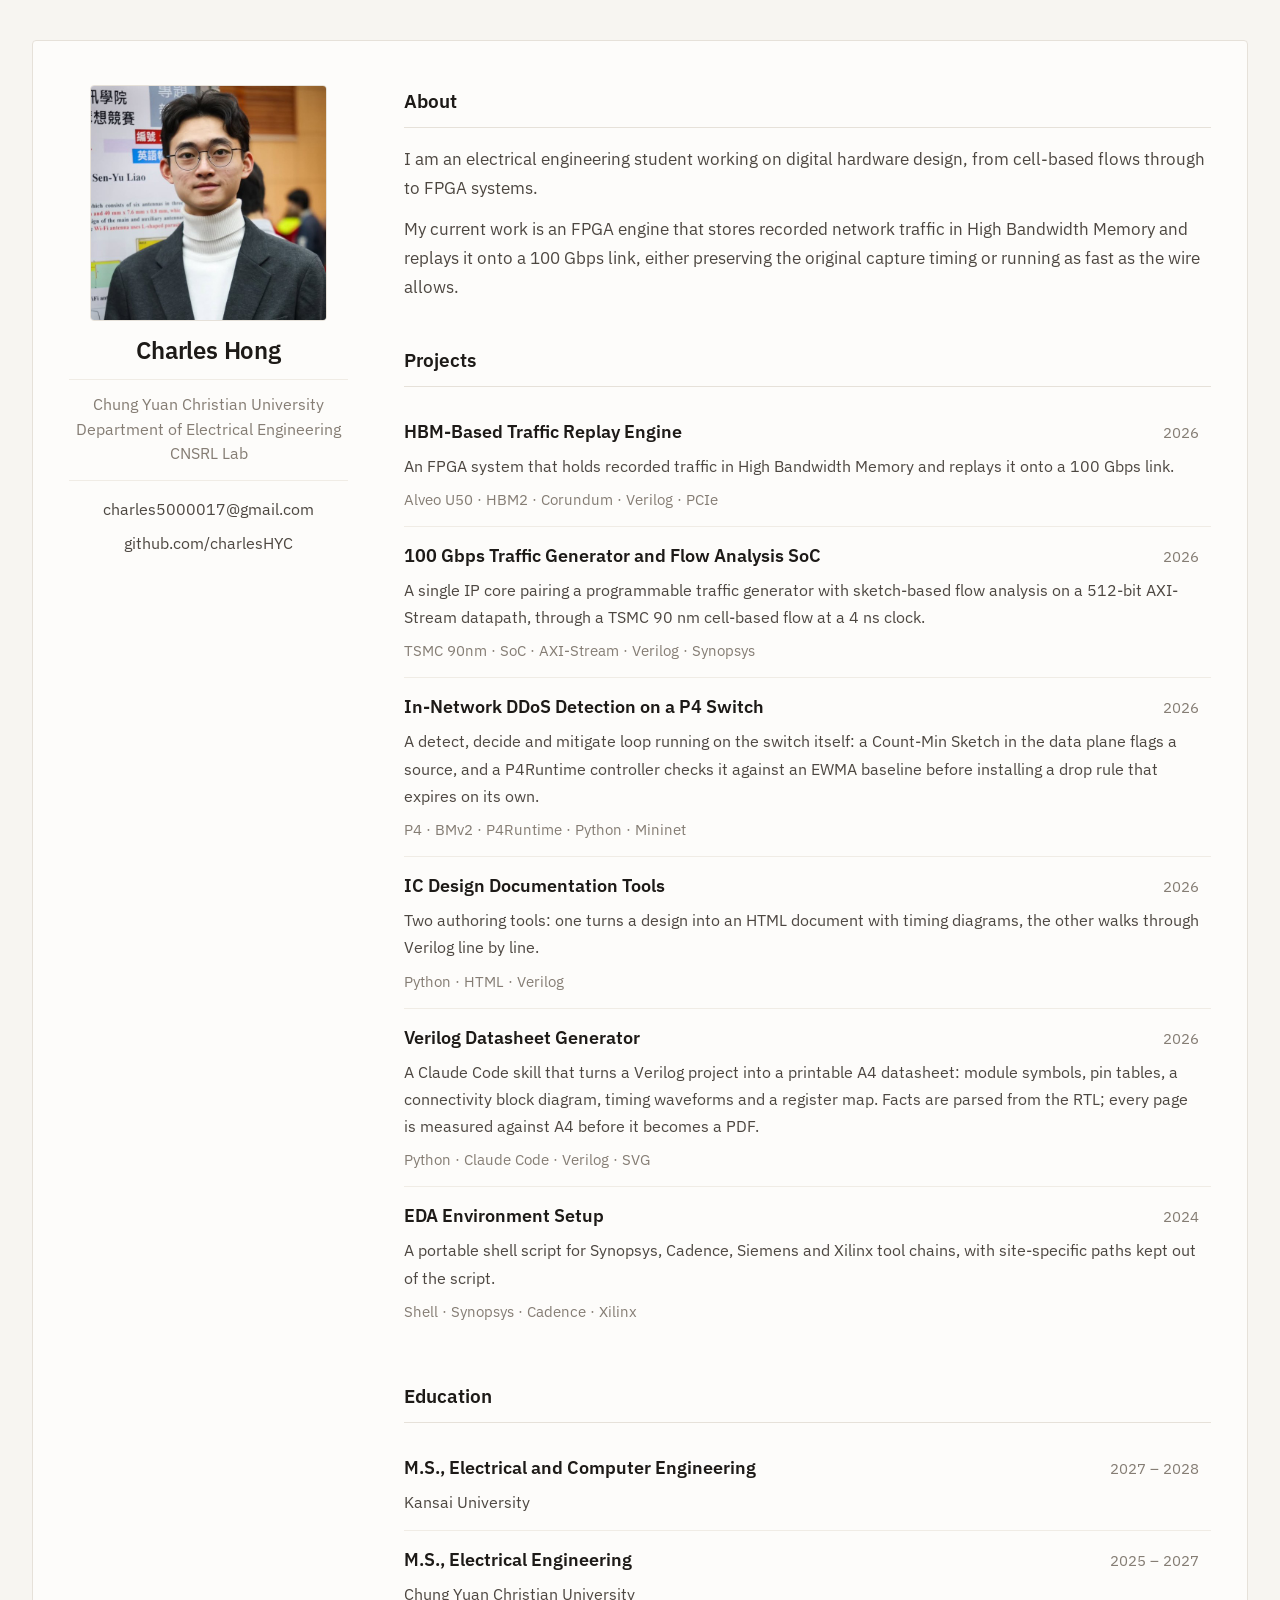
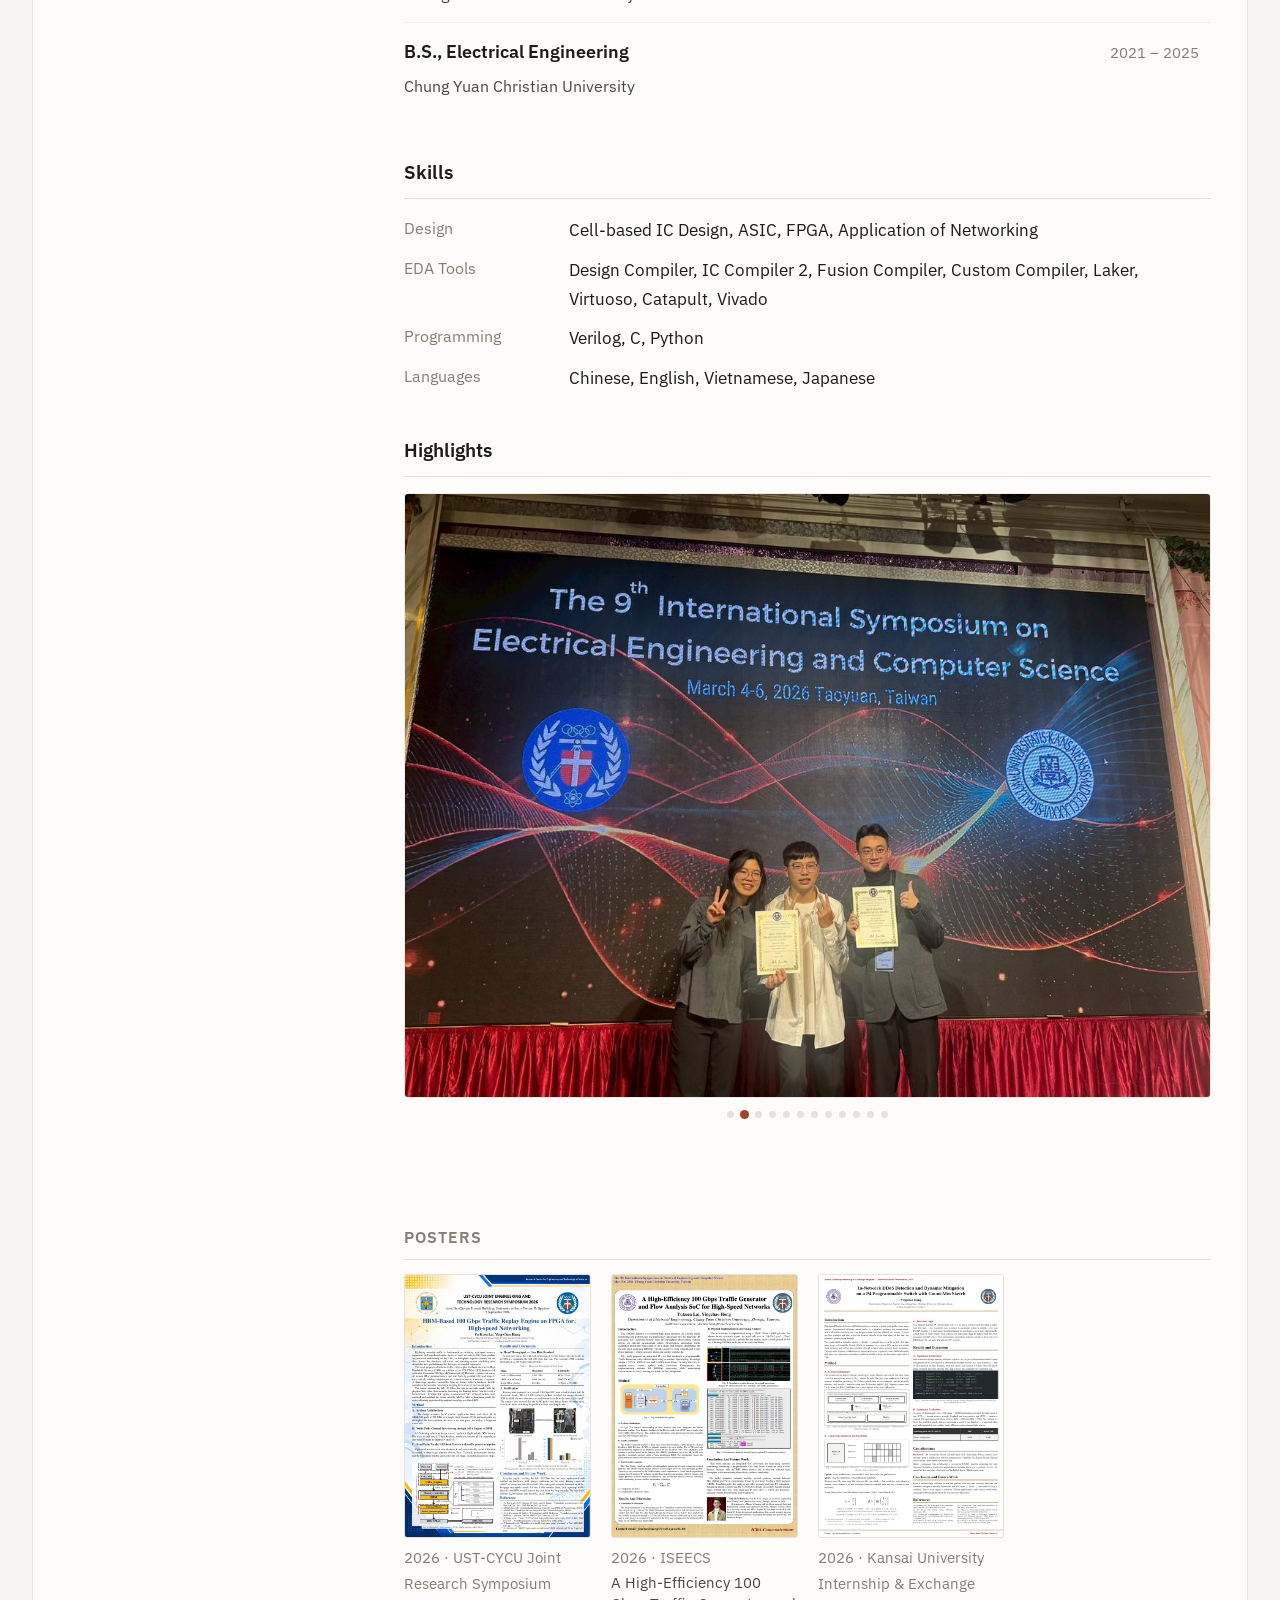
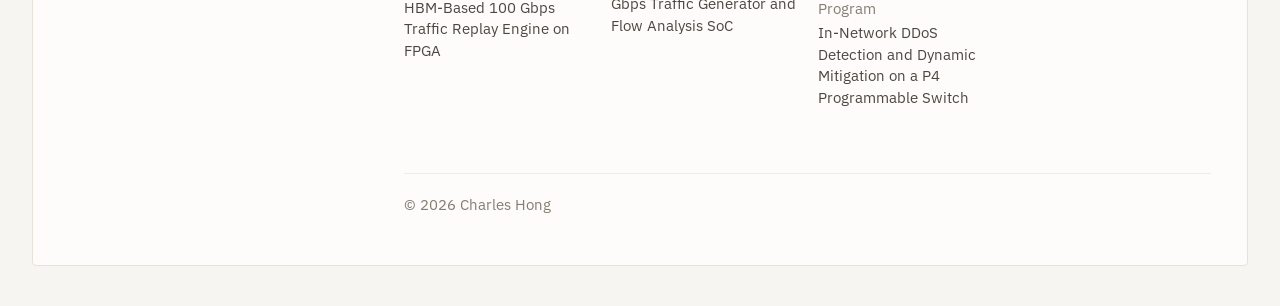
==== index.html @ c8eceab6 "Add the Verilog datasheet generator to Projects Links to charlesHYC/ic_doc-datasheet, the Claude Cod" ====
<!DOCTYPE html>
<html lang="en">
<head>
  <meta charset="UTF-8" />
  <meta name="viewport" content="width=device-width, initial-scale=1.0" />
  <meta name="description" content="Charles Hong - electrical engineer working in cell-based IC design, FPGA and high-speed networking." />
  <title>Charles Hong</title>
  <link rel="preconnect" href="https://fonts.googleapis.com" />
  <link rel="preconnect" href="https://fonts.gstatic.com" crossorigin />
  <link href="https://fonts.googleapis.com/css2?family=IBM+Plex+Sans:wght@400;500;600&display=swap" rel="stylesheet" />
  <style>
    :root {
      --bg:      #f7f5f1;
      --paper:   #fdfcfa;
      --ink:     #1d1a17;
      --ink-2:   #4d4741;
      --ink-3:   #857d74;
      --rule:    #e6e1d9;
      --rule-2:  #f0ece5;
      --accent:  #a2482a;
      --hover:   #f6f3ed;

      /* One family, one restrained size scale. Everything on the page is a
         step on this ladder, so nothing looks arbitrarily large or small. */
      --t-name: 1.32rem;
      --t-h2:   1.06rem;
      --t-h3:   1rem;
      --t-body: .95rem;
      --t-sm:   .88rem;
      --t-xs:   .81rem;
    }

    * { box-sizing: border-box; margin: 0; padding: 0; }
    html { font-size: 18px; scroll-behavior: smooth; }

    body {
      background: var(--bg);
      color: var(--ink);
      font-family: "IBM Plex Sans", -apple-system, BlinkMacSystemFont, "Segoe UI",
                   "PingFang TC", "Noto Sans TC", sans-serif;
      font-size: var(--t-body);
      line-height: 1.72;
      -webkit-font-smoothing: antialiased;
    }

    a { color: inherit; text-decoration: none; }
    img { max-width: 100%; display: block; }

    /* ---------- shell: profile column on the left, content on the right ---------- */
    /* Profile column on the left, content filling the rest. The content is
       capped so the measure stays readable on a wide monitor; the slack that
       leaves on the right is where the poster column will go. */
    .shell {
      width: min(1760px, calc(100% - 64px));
      /* Biased towards the left rather than centred, so the page sits where the
         eye starts instead of drifting right on a wide monitor. */
      margin-inline: max(32px, calc((100vw - 1760px) * 0.34)) auto;
      margin-block: 40px;
      display: grid;
      grid-template-columns: 15.5rem minmax(0, 54rem) 16rem;
      gap: 56px;
      align-items: start;
      /* The content sits on a sheet with a hairline edge, so the page reads as
         a single object rather than text floating on the window. */
      background: var(--paper);
      border: 1px solid var(--rule);
      border-radius: 4px;
      padding: 48px 44px 56px;
    }


    /* The profile column is centred on itself: a small portrait with the name
       directly beneath it, which is how a personal page introduces someone. */
    .side { position: sticky; top: 40px; text-align: center; }

    .avatar {
      width: 13.125rem;
      height: 13.125rem;
      object-fit: cover;
      border-radius: 4px;
      border: 1px solid var(--rule);
      background: var(--hover);
      margin: 0 auto;
    }

    .name {
      font-size: var(--t-name);
      font-weight: 600;
      letter-spacing: -.01em;
      line-height: 1.3;
      margin-top: 15px;
    }


    .affil {
      font-size: var(--t-sm);
      color: var(--ink-3);
      line-height: 1.55;
      margin-top: 12px;
      padding-top: 12px;
      border-top: 1px solid var(--rule-2);
    }

    .side-links {
      list-style: none;
      margin-top: 14px;
      padding-top: 13px;
      border-top: 1px solid var(--rule-2);
    }

    .side-links li { margin-bottom: 5px; }

    .side-links a {
      font-size: var(--t-sm);
      color: var(--ink-2);
      border-bottom: 1px solid transparent;
      transition: color .18s, border-color .18s;
    }

    .side-links a:hover { color: var(--accent); border-bottom-color: var(--accent); }

    /* ---------- content ---------- */
    .block { margin-bottom: 42px; }

    .block h2 {
      font-size: var(--t-h2);
      font-weight: 600;
      padding-bottom: 9px;
      border-bottom: 1px solid var(--rule);
      margin-bottom: 16px;
    }

    .block p { color: var(--ink-2); }
    .block p + p { margin-top: 11px; }

    /* ---------- entries ---------- */
    .entry {
      display: block;
      padding: 14px 12px 14px 0;
      border-bottom: 1px solid var(--rule-2);
      transition: background .18s;
    }

    a.entry:hover { background: var(--hover); }
    .entry:last-child { border-bottom: 0; }

    .entry-top {
      display: flex;
      align-items: baseline;
      justify-content: space-between;
      gap: 14px;
    }

    .entry-name { font-size: var(--t-h3); font-weight: 600; transition: color .18s; }

    a.entry:hover .entry-name { color: var(--accent); }

    .entry-year { font-size: var(--t-xs); color: var(--ink-3); white-space: nowrap; }

    .entry-note {
      display: block;
      color: var(--ink-2);
      font-size: var(--t-sm);
      margin-top: 5px;
    }

    .entry-tags {
      display: block;
      font-size: var(--t-xs);
      color: var(--ink-3);
      margin-top: 7px;
    }

    /* ---------- two-column facts ---------- */
    .rows { display: grid; gap: 10px; }
    .row { display: grid; grid-template-columns: 8.25rem 1fr; gap: 16px; }
    .row dt { font-size: var(--t-sm); color: var(--ink-3); }
    .row dd { font-size: var(--t-body); }

    /* ---------- highlights ---------- */
    /* Two stacked frames cross-fade into each other, so only the picture on
       screen and the one after it are ever fetched. The set mixes landscape
       and portrait shots, so the image is contained rather than cropped. */
    .stage {
      position: relative;
      aspect-ratio: 4 / 3;
      background: var(--hover);
      border: 1px solid var(--rule-2);
      border-radius: 4px;
      overflow: hidden;
    }

    .stage img {
      position: absolute;
      inset: 0;
      width: 100%;
      height: 100%;
      object-fit: contain;
      opacity: 0;
      transition: opacity .55s ease;
    }

    .stage img.is-on { opacity: 1; }

    .dots {
      display: flex;
      justify-content: center;
      gap: 7px;
      margin-top: 13px;
    }

    .dot {
      width: 7px;
      height: 7px;
      padding: 0;
      border: 0;
      border-radius: 50%;
      background: var(--rule);
      cursor: pointer;
      transition: background .2s, transform .2s;
    }

    .dot.is-on { background: var(--accent); transform: scale(1.3); }

    footer {
      grid-column: 2;
      margin-top: 8px;
      padding-top: 18px;
      border-top: 1px solid var(--rule-2);
      font-size: var(--t-xs);
      color: var(--ink-3);
    }

    @media (prefers-reduced-motion: reduce) {
      html { scroll-behavior: auto; }
      .stage img { transition: none; }
    }

    /* ---------- responsive ---------- */

    /* ---------- posters ---------- */
    .posters { position: sticky; top: 40px; }

    .posters h2 {
      font-size: var(--t-sm);
      letter-spacing: .06em;
      text-transform: uppercase;
      color: var(--ink-3);
      font-weight: 600;
      margin-bottom: 14px;
      padding-bottom: 8px;
      border-bottom: 1px solid var(--rule);
    }

    .poster {
      display: block;
      padding-bottom: 22px;
      margin-bottom: 22px;
      border-bottom: 3px solid var(--rule);
    }
    .poster:last-child { padding-bottom: 0; margin-bottom: 0; border-bottom: 0; }

    /* A poster is portrait; reserving the ratio keeps the column from jumping
       about while the thumbnails load. */
    .poster img {
      width: 100%;
      aspect-ratio: 1 / 1.414;
      object-fit: cover;
      object-position: top center;
      border: 1px solid var(--rule);
      border-radius: 3px;
      background: var(--hover);
      transition: border-color .18s;
    }
    .poster:hover img { border-color: var(--ink-3); }

    .poster-year { font-size: var(--t-xs); color: var(--ink-3); margin-top: 7px; }
    .poster-topic {
      font-size: var(--t-xs);
      color: var(--ink-2);
      line-height: 1.5;
      margin-top: 1px;
    }
    .poster:hover .poster-topic { color: var(--accent); }

    /* ---------- full-size viewer ---------- */
    .lightbox {
      position: fixed; inset: 0; z-index: 50;
      display: none; align-items: center; justify-content: center;
      background: rgba(20, 18, 16, .88);
      padding: 32px;
      cursor: zoom-out;
    }
    .lightbox[open] { display: flex; }
    .lightbox img {
      max-width: 100%; max-height: 100%;
      object-fit: contain;
      border-radius: 2px;
      box-shadow: 0 8px 40px rgba(0,0,0,.4);
    }
    .lightbox-caption {
      position: absolute; left: 0; right: 0; bottom: 14px;
      text-align: center; color: #efeae2; font-size: var(--t-xs);
    }

    /* Too narrow for three columns: the posters drop below the content. */
    @media (max-width: 1300px) {
      .shell { grid-template-columns: 15.5rem minmax(0, 1fr); padding: 44px 36px 48px; }
      .posters { position: static; grid-column: 2; margin-top: 8px; }
      .poster-list { display: grid; grid-template-columns: repeat(auto-fill, minmax(150px, 1fr)); gap: 20px; }
      .poster { margin-bottom: 0; padding-bottom: 0; border-bottom: 0; }
    }

    @media (max-width: 860px) {
      .shell { grid-template-columns: 1fr; gap: 36px; padding: 36px 22px 40px; margin-block: 20px; }
      .side { position: static; }
      /* the explicit column 2 above would otherwise keep a second track alive,
         and auto-placement would drop main into it instead of stacking */
      .posters { grid-column: auto; }
      footer { grid-column: 1; }
      .row { grid-template-columns: 1fr; gap: 2px; }
    }
  </style>
</head>
<body>
  <div class="shell">
    <aside class="side">
      <img class="avatar" src="images/avatar.jpg" alt="Charles Hong" />
      <h1 class="name">Charles Hong</h1>
      <p class="affil">Chung Yuan Christian University<br />Department of Electrical Engineering<br />CNSRL Lab</p>

      <ul class="side-links">
        <li><a href="mailto:charles5000017@gmail.com">charles5000017@gmail.com</a></li>
        <li><a href="https://github.com/charlesHYC" target="_blank" rel="noopener">github.com/charlesHYC</a></li>
      </ul>
    </aside>

    <main>
      <section class="block">
        <h2>About</h2>
        <p>I am an electrical engineering student working on digital hardware design, from cell-based flows through to FPGA systems.</p>
        <p>My current work is an FPGA engine that stores recorded network traffic in High Bandwidth Memory and replays it onto a 100 Gbps link, either preserving the original capture timing or running as fast as the wire allows.</p>
      </section>

      <section class="block">
        <h2>Projects</h2>

        <a class="entry" href="projects/hbm-replay.html">
          <span class="entry-top">
            <span class="entry-name">HBM-Based Traffic Replay Engine</span>
            <span class="entry-year">2026</span>
          </span>
          <span class="entry-note">An FPGA system that holds recorded traffic in High Bandwidth Memory and replays it onto a 100 Gbps link.</span>
          <span class="entry-tags">Alveo U50 · HBM2 · Corundum · Verilog · PCIe</span>
        </a>

        <a class="entry" href="projects/traffic-generator-soc.html">
          <span class="entry-top">
            <span class="entry-name">100 Gbps Traffic Generator and Flow Analysis SoC</span>
            <span class="entry-year">2026</span>
          </span>
          <span class="entry-note">A single IP core pairing a programmable traffic generator with sketch-based flow analysis on a 512-bit AXI-Stream datapath, through a TSMC 90 nm cell-based flow at a 4 ns clock.</span>
          <span class="entry-tags">TSMC 90nm · SoC · AXI-Stream · Verilog · Synopsys</span>
        </a>

        <a class="entry" href="projects/p4-ddos-detection.html">
          <span class="entry-top">
            <span class="entry-name">In-Network DDoS Detection on a P4 Switch</span>
            <span class="entry-year">2026</span>
          </span>
          <span class="entry-note">A detect, decide and mitigate loop running on the switch itself: a Count-Min Sketch in the data plane flags a source, and a P4Runtime controller checks it against an EWMA baseline before installing a drop rule that expires on its own.</span>
          <span class="entry-tags">P4 · BMv2 · P4Runtime · Python · Mininet</span>
        </a>

        <a class="entry" href="https://github.com/charlesHYC/skill" target="_blank" rel="noopener">
          <span class="entry-top">
            <span class="entry-name">IC Design Documentation Tools</span>
            <span class="entry-year">2026</span>
          </span>
          <span class="entry-note">Two authoring tools: one turns a design into an HTML document with timing diagrams, the other walks through Verilog line by line.</span>
          <span class="entry-tags">Python · HTML · Verilog</span>
        </a>

        <a class="entry" href="https://github.com/charlesHYC/ic_doc-datasheet" target="_blank" rel="noopener">
          <span class="entry-top">
            <span class="entry-name">Verilog Datasheet Generator</span>
            <span class="entry-year">2026</span>
          </span>
          <span class="entry-note">A Claude Code skill that turns a Verilog project into a printable A4 datasheet: module symbols, pin tables, a connectivity block diagram, timing waveforms and a register map. Facts are parsed from the RTL; every page is measured against A4 before it becomes a PDF.</span>
          <span class="entry-tags">Python · Claude Code · Verilog · SVG</span>
        </a>

        <a class="entry" href="https://github.com/charlesHYC/EDA_tool_setup" target="_blank" rel="noopener">
          <span class="entry-top">
            <span class="entry-name">EDA Environment Setup</span>
            <span class="entry-year">2024</span>
          </span>
          <span class="entry-note">A portable shell script for Synopsys, Cadence, Siemens and Xilinx tool chains, with site-specific paths kept out of the script.</span>
          <span class="entry-tags">Shell · Synopsys · Cadence · Xilinx</span>
        </a>
      </section>

      <section class="block">
        <h2>Education</h2>
        <div class="entry">
          <span class="entry-top">
            <span class="entry-name">M.S., Electrical and Computer Engineering</span>
            <span class="entry-year">2027 &ndash; 2028</span>
          </span>
          <span class="entry-note">Kansai University</span>
        </div>
        <div class="entry">
          <span class="entry-top">
            <span class="entry-name">M.S., Electrical Engineering</span>
            <span class="entry-year">2025 &ndash; 2027</span>
          </span>
          <span class="entry-note">Chung Yuan Christian University</span>
        </div>
        <div class="entry">
          <span class="entry-top">
            <span class="entry-name">B.S., Electrical Engineering</span>
            <span class="entry-year">2021 &ndash; 2025</span>
          </span>
          <span class="entry-note">Chung Yuan Christian University</span>
        </div>
      </section>

      <section class="block">
        <h2>Skills</h2>
        <dl class="rows">
          <div class="row">
            <dt>Design</dt>
            <dd>Cell-based IC Design, ASIC, FPGA, Application of Networking</dd>
          </div>
          <div class="row">
            <dt>EDA Tools</dt>
            <dd>Design Compiler, IC Compiler 2, Fusion Compiler, Custom Compiler, Laker, Virtuoso, Catapult, Vivado</dd>
          </div>
          <div class="row">
            <dt>Programming</dt>
            <dd>Verilog, C, Python</dd>
          </div>
          <div class="row">
            <dt>Languages</dt>
            <dd>Chinese, English, Vietnamese, Japanese</dd>
          </div>
        </dl>
      </section>

      <section class="block">
        <h2>Highlights</h2>
        <div class="stage" id="stage">
          <img id="slideA" alt="Highlight" />
          <img id="slideB" alt="" aria-hidden="true" />
        </div>
        <div class="dots" id="dots"></div>
      </section>
    </main>

    <aside class="posters">
      <h2>Posters</h2>
      <div class="poster-list">

        <a class="poster" href="images/posters/ust-cycu-2026-full.jpg"
           data-caption="UST-CYCU Joint Research Symposium 2026 &middot; HBM-Based 100 Gbps Traffic Replay Engine on FPGA">
          <img src="images/posters/ust-cycu-2026.jpg"
               alt="HBM-Based 100 Gbps Traffic Replay Engine on FPGA" loading="lazy" />
          <div class="poster-year">2026 &middot; UST-CYCU Joint Research Symposium</div>
          <div class="poster-topic">HBM-Based 100 Gbps Traffic Replay Engine on FPGA</div>
        </a>

        <a class="poster" href="images/posters/iseecs-2026-full.jpg"
           data-caption="ISEECS 2026 &middot; A High-Efficiency 100 Gbps Traffic Generator and Flow Analysis SoC">
          <img src="images/posters/iseecs-2026.jpg"
               alt="A High-Efficiency 100 Gbps Traffic Generator and Flow Analysis SoC" loading="lazy" />
          <div class="poster-year">2026 &middot; ISEECS</div>
          <div class="poster-topic">A High-Efficiency 100 Gbps Traffic Generator and Flow Analysis SoC</div>
        </a>

        <a class="poster" href="images/posters/cms-ddos-full.jpg"
           data-caption="Kansai University Internship &amp; Exchange Program 2026 &middot; In-Network DDoS Detection and Dynamic Mitigation on a P4 Programmable Switch with Count-Min Sketch">
          <img src="images/posters/cms-ddos.jpg"
               alt="In-Network DDoS Detection and Dynamic Mitigation on a P4 Programmable Switch" loading="lazy" />
          <div class="poster-year">2026 &middot; Kansai University Internship &amp; Exchange Program</div>
          <div class="poster-topic">In-Network DDoS Detection and Dynamic Mitigation on a P4 Programmable Switch</div>
        </a>

      </div>
    </aside>

    <footer>&copy; 2026 Charles Hong</footer>
  </div>


  <div class="lightbox" id="lightbox">
    <img id="lightbox-img" alt="" />
    <div class="lightbox-caption" id="lightbox-cap"></div>
  </div>

  <script>
    const SLIDES = Array.from({ length: 12 }, (_, i) => `images/slides/moment${i}.jpg`);
    const HOLD = 2000;

    const stage = document.getElementById('stage');
    const dots  = document.getElementById('dots');
    const frame = [document.getElementById('slideA'), document.getElementById('slideB')];

    let at = 0;      // index of the picture on screen
    let front = 0;   // which of the two frames is showing it
    let timer = null;

    SLIDES.forEach((_, i) => {
      const b = document.createElement('button');
      b.className = 'dot' + (i ? '' : ' is-on');
      b.type = 'button';
      b.setAttribute('aria-label', `Highlight ${i + 1}`);
      b.addEventListener('click', () => { show(i); restart(); });
      dots.appendChild(b);
    });

    function show(next) {
      if (next === at) return;
      const back = 1 - front;
      frame[back].src = SLIDES[next];
      frame[back].classList.add('is-on');
      frame[front].classList.remove('is-on');
      front = back;
      at = next;

      [...dots.children].forEach((d, i) => d.classList.toggle('is-on', i === next));

      // fetch the following picture now so the next change is instant
      new Image().src = SLIDES[(next + 1) % SLIDES.length];
    }

    function tick() { show((at + 1) % SLIDES.length); }
    function restart() { clearInterval(timer); timer = setInterval(tick, HOLD); }

    frame[0].src = SLIDES[0];
    frame[0].classList.add('is-on');
    new Image().src = SLIDES[1];
    restart();

    // let someone stop on a picture they want to look at
    stage.addEventListener('mouseenter', () => clearInterval(timer));
    stage.addEventListener('mouseleave', restart);

    /* Posters open full size in an overlay. The anchor still points at the
       image file, so this degrades to a plain link if the script never runs. */
    (function () {
      var box = document.getElementById('lightbox');
      var img = document.getElementById('lightbox-img');
      var cap = document.getElementById('lightbox-cap');
      if (!box) return;

      function close() { box.removeAttribute('open'); img.removeAttribute('src'); }

      document.querySelectorAll('[data-caption]').forEach(function (a) {
        a.addEventListener('click', function (e) {
          if (e.metaKey || e.ctrlKey || e.shiftKey || e.button !== 0) return;
          e.preventDefault();
          img.src = a.getAttribute('href');
          cap.innerHTML = a.getAttribute('data-caption') || '';
          box.setAttribute('open', '');
        });
      });

      box.addEventListener('click', close);
      document.addEventListener('keydown', function (e) {
        if (e.key === 'Escape') close();
      });
    })();
  </script>
</body>
</html>
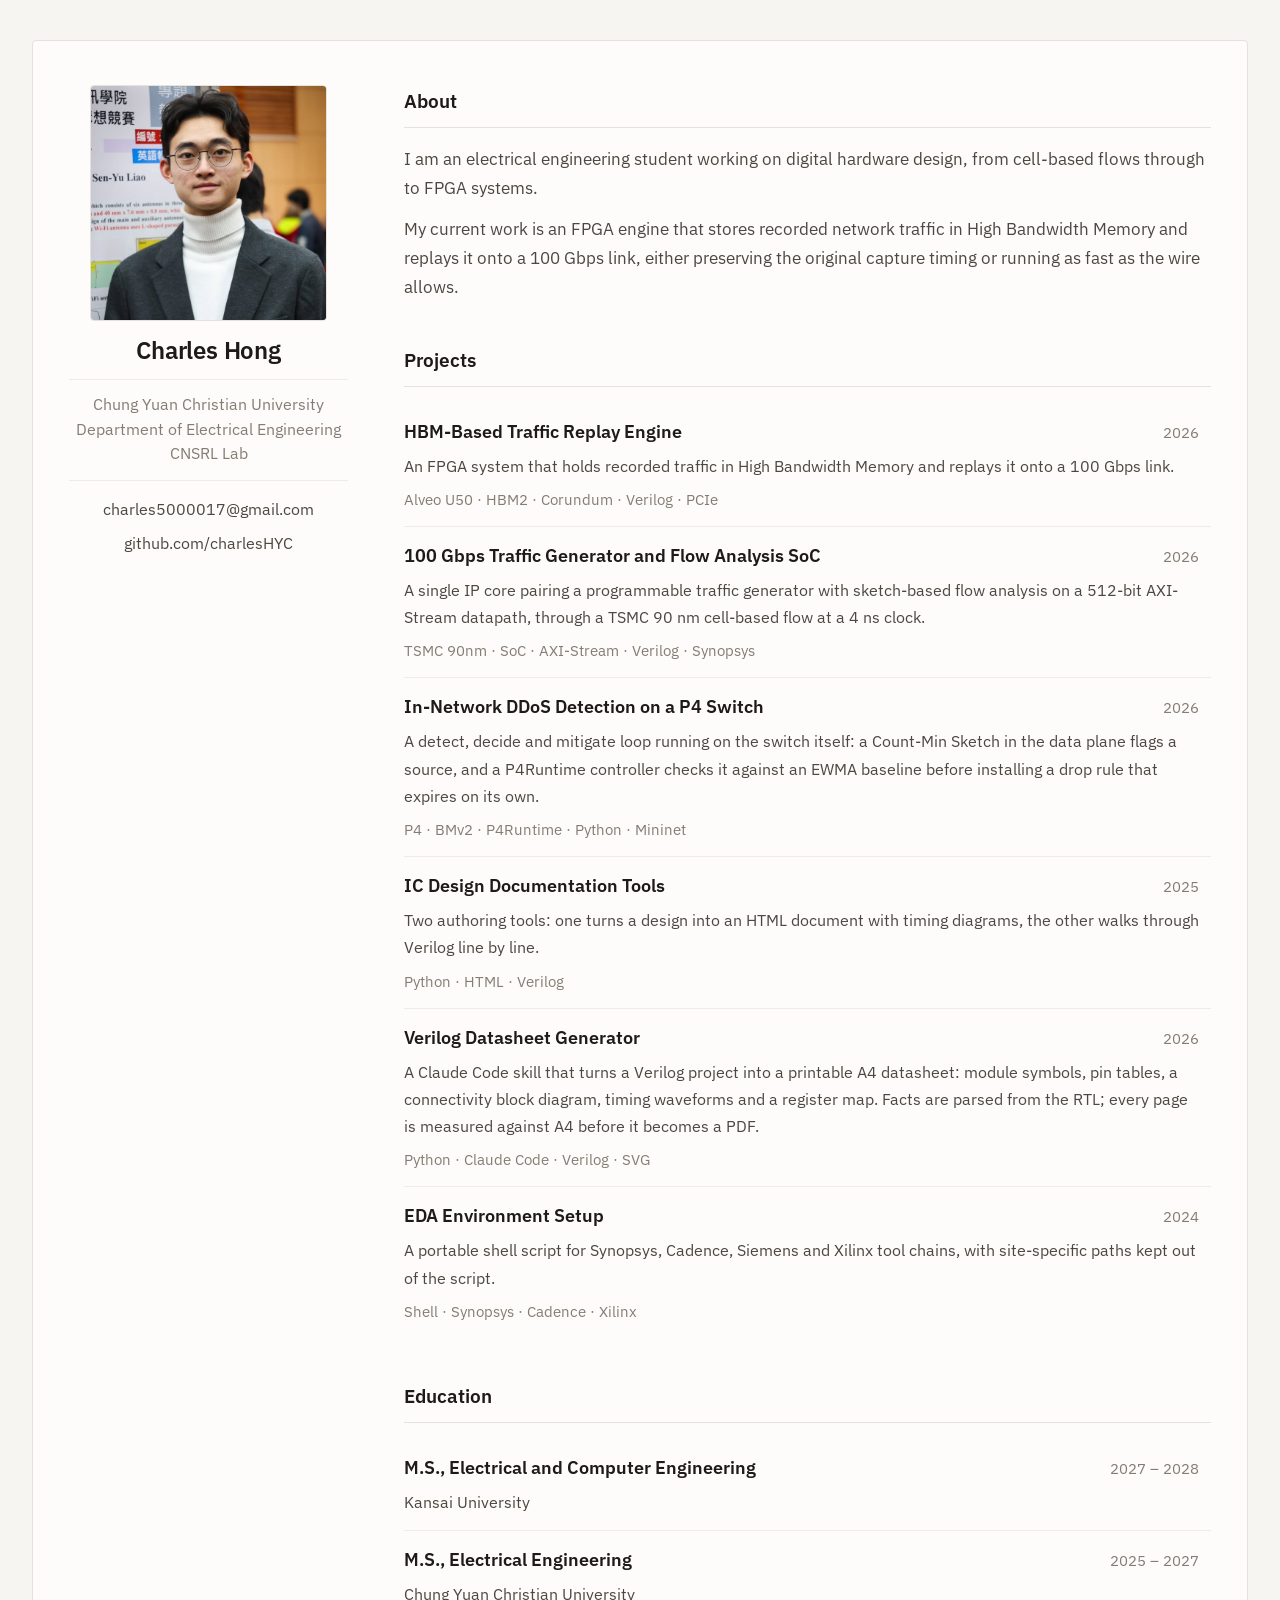
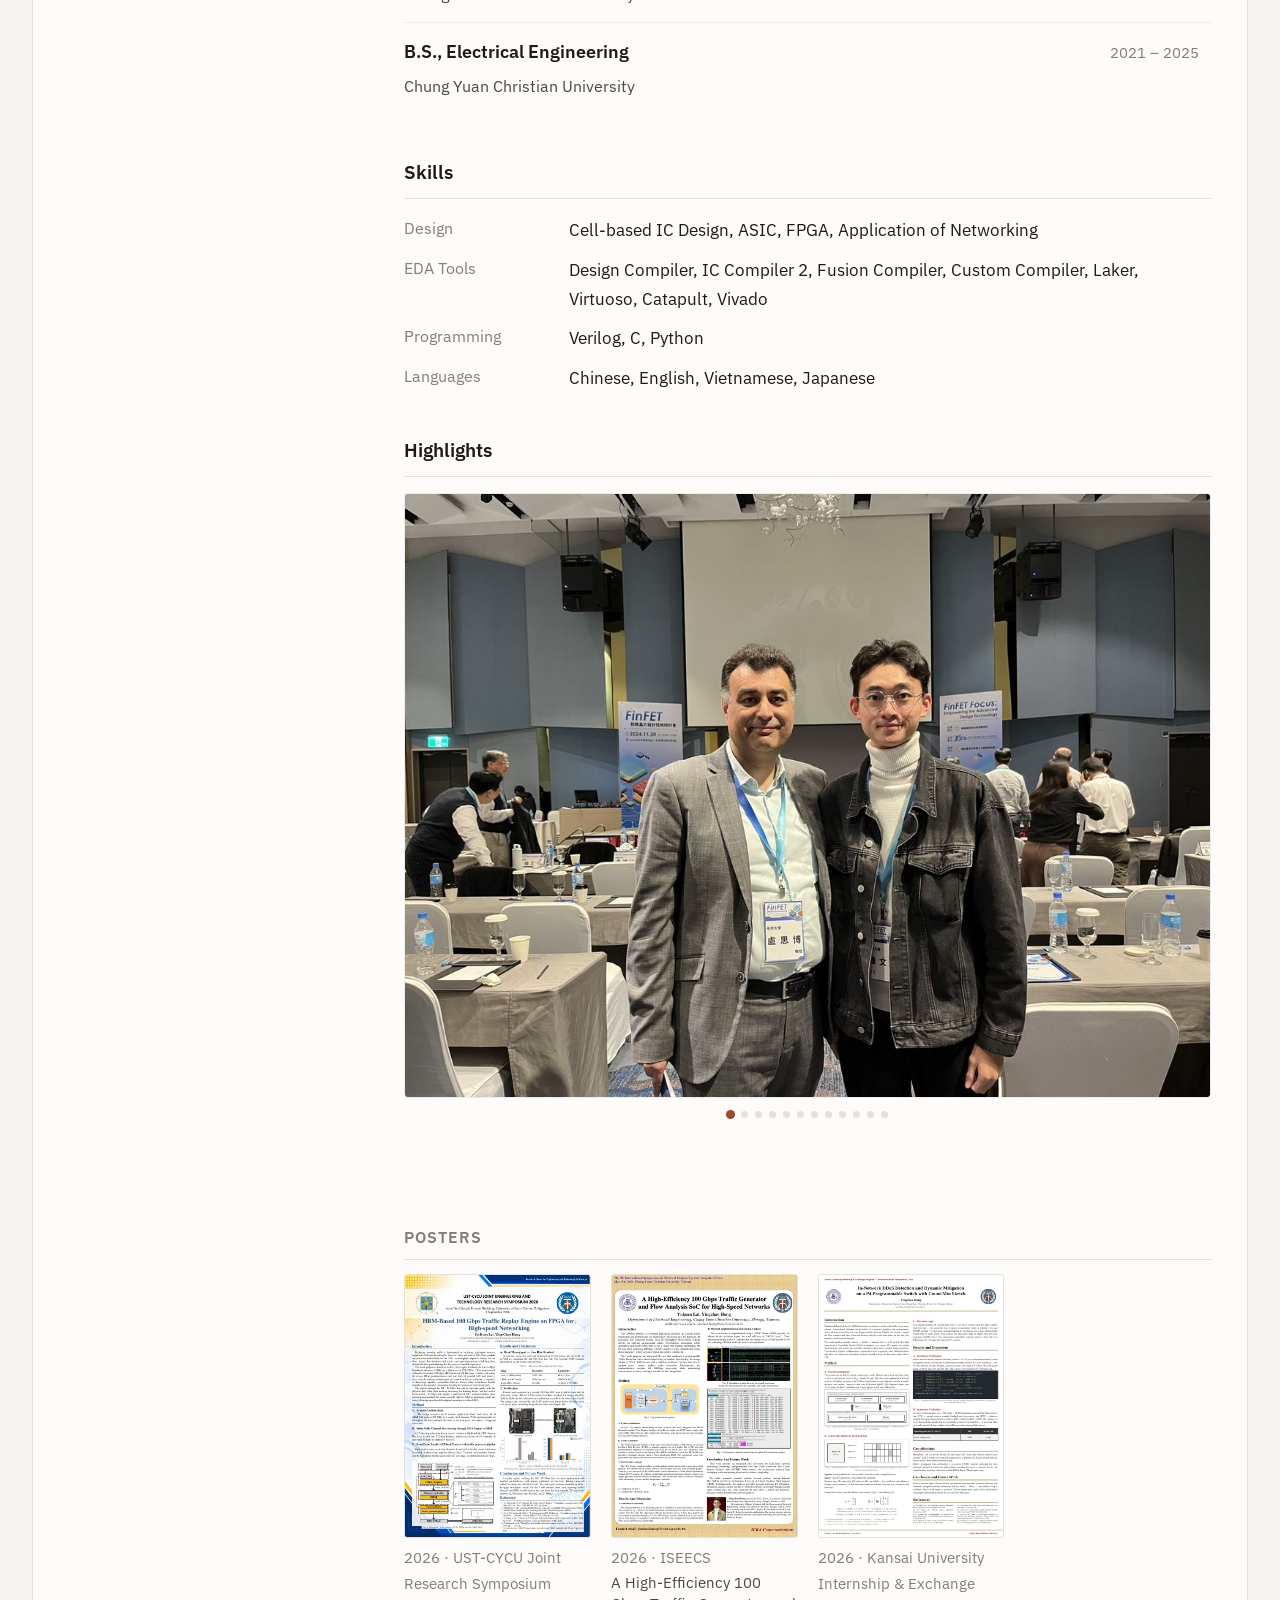
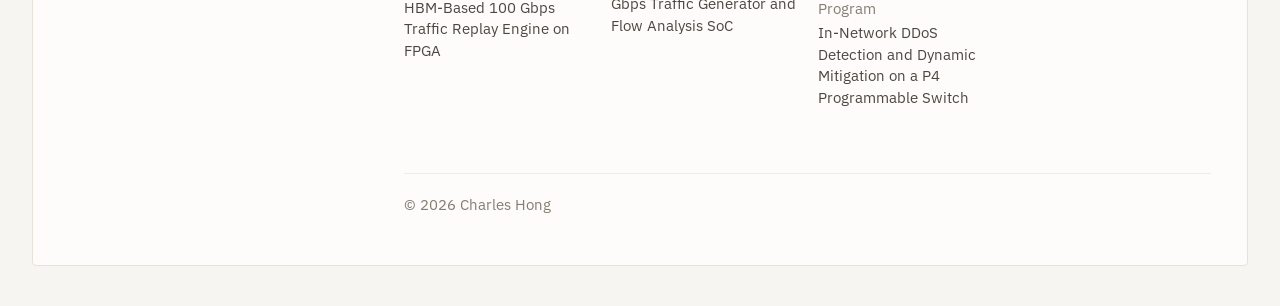
==== commit 5384bd44: "Correct the year on the documentation tools entry Co-Authored-By: Claude Opus 5 <noreply@anthropic.c" ====
--- a/index.html
+++ b/index.html
@@ -375,7 +375,7 @@
         <a class="entry" href="https://github.com/charlesHYC/skill" target="_blank" rel="noopener">
           <span class="entry-top">
             <span class="entry-name">IC Design Documentation Tools</span>
-            <span class="entry-year">2026</span>
+            <span class="entry-year">2025</span>
           </span>
           <span class="entry-note">Two authoring tools: one turns a design into an HTML document with timing diagrams, the other walks through Verilog line by line.</span>
           <span class="entry-tags">Python · HTML · Verilog</span>
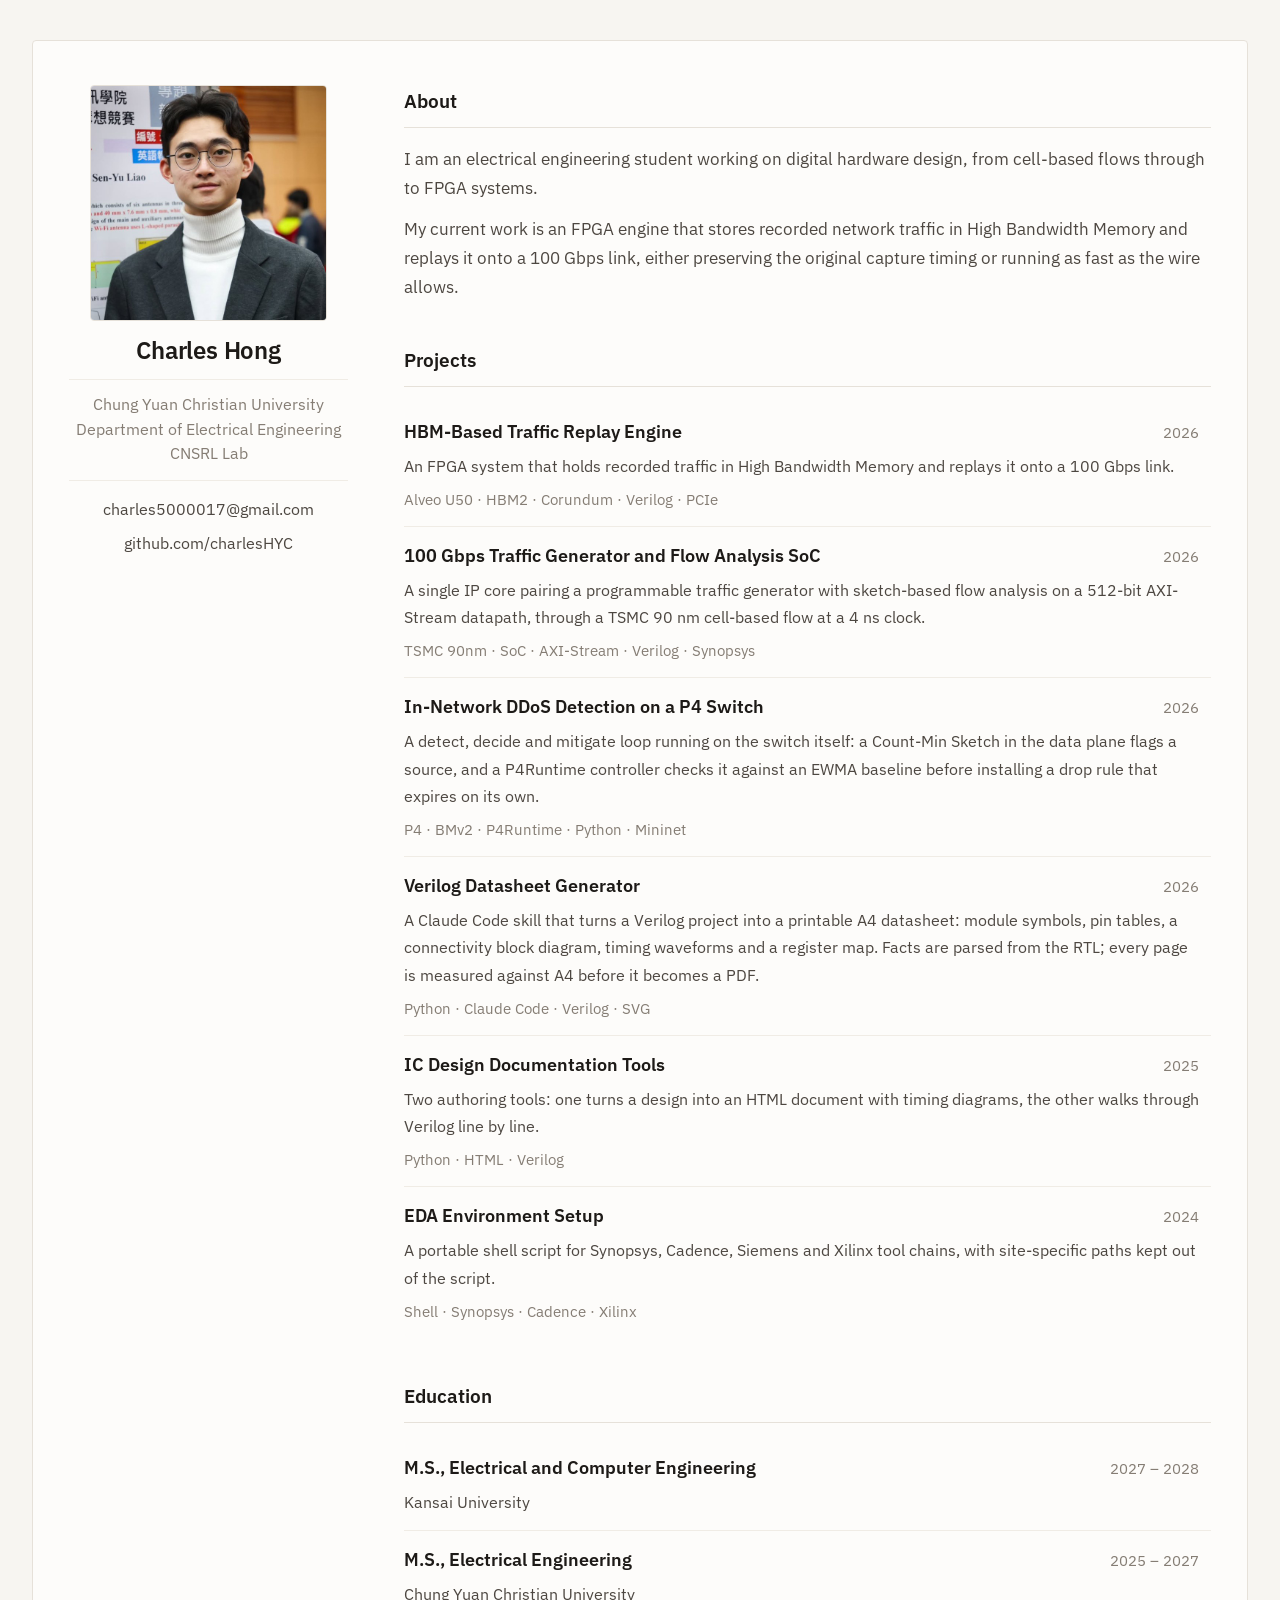
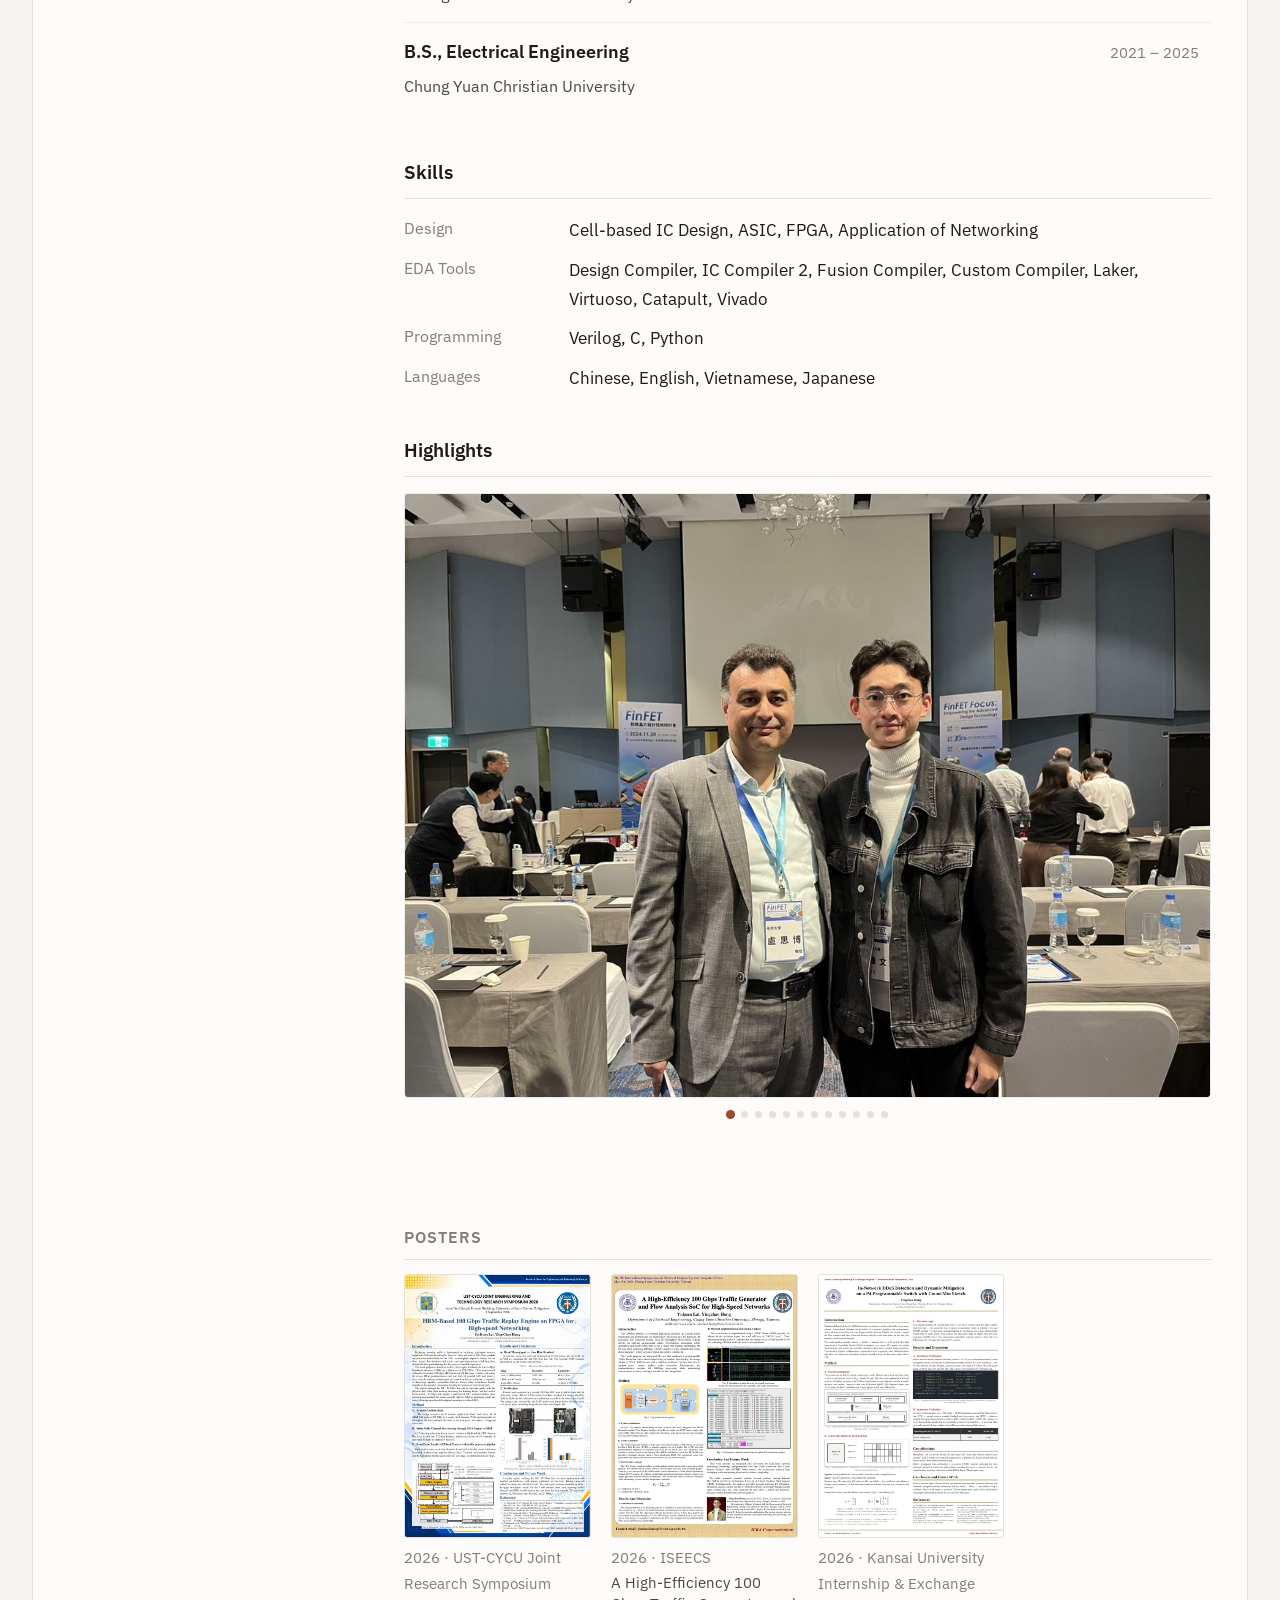
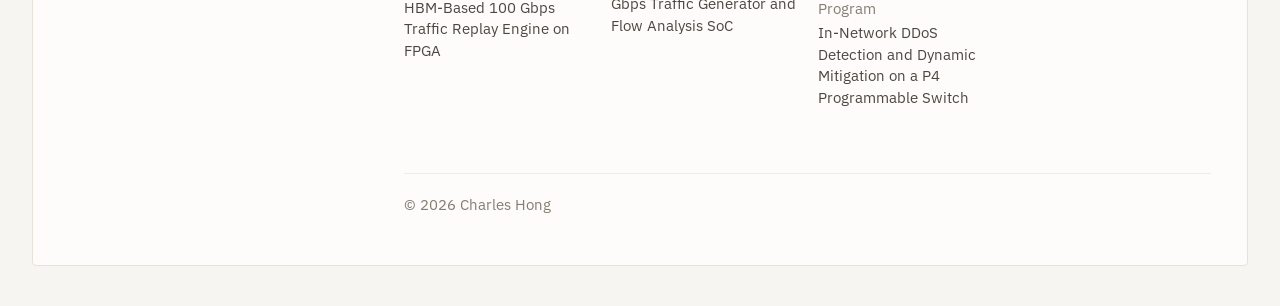
==== commit d751f0f0: "Keep the project list in descending year order Co-Authored-By: Claude Opus 5 <noreply@anthropic.com>" ====
--- a/index.html
+++ b/index.html
@@ -372,6 +372,15 @@
           <span class="entry-tags">P4 · BMv2 · P4Runtime · Python · Mininet</span>
         </a>
 
+        <a class="entry" href="https://github.com/charlesHYC/ic_doc-datasheet" target="_blank" rel="noopener">
+          <span class="entry-top">
+            <span class="entry-name">Verilog Datasheet Generator</span>
+            <span class="entry-year">2026</span>
+          </span>
+          <span class="entry-note">A Claude Code skill that turns a Verilog project into a printable A4 datasheet: module symbols, pin tables, a connectivity block diagram, timing waveforms and a register map. Facts are parsed from the RTL; every page is measured against A4 before it becomes a PDF.</span>
+          <span class="entry-tags">Python · Claude Code · Verilog · SVG</span>
+        </a>
+
         <a class="entry" href="https://github.com/charlesHYC/skill" target="_blank" rel="noopener">
           <span class="entry-top">
             <span class="entry-name">IC Design Documentation Tools</span>
@@ -379,15 +388,6 @@
           </span>
           <span class="entry-note">Two authoring tools: one turns a design into an HTML document with timing diagrams, the other walks through Verilog line by line.</span>
           <span class="entry-tags">Python · HTML · Verilog</span>
-        </a>
-
-        <a class="entry" href="https://github.com/charlesHYC/ic_doc-datasheet" target="_blank" rel="noopener">
-          <span class="entry-top">
-            <span class="entry-name">Verilog Datasheet Generator</span>
-            <span class="entry-year">2026</span>
-          </span>
-          <span class="entry-note">A Claude Code skill that turns a Verilog project into a printable A4 datasheet: module symbols, pin tables, a connectivity block diagram, timing waveforms and a register map. Facts are parsed from the RTL; every page is measured against A4 before it becomes a PDF.</span>
-          <span class="entry-tags">Python · Claude Code · Verilog · SVG</span>
         </a>
 
         <a class="entry" href="https://github.com/charlesHYC/EDA_tool_setup" target="_blank" rel="noopener">
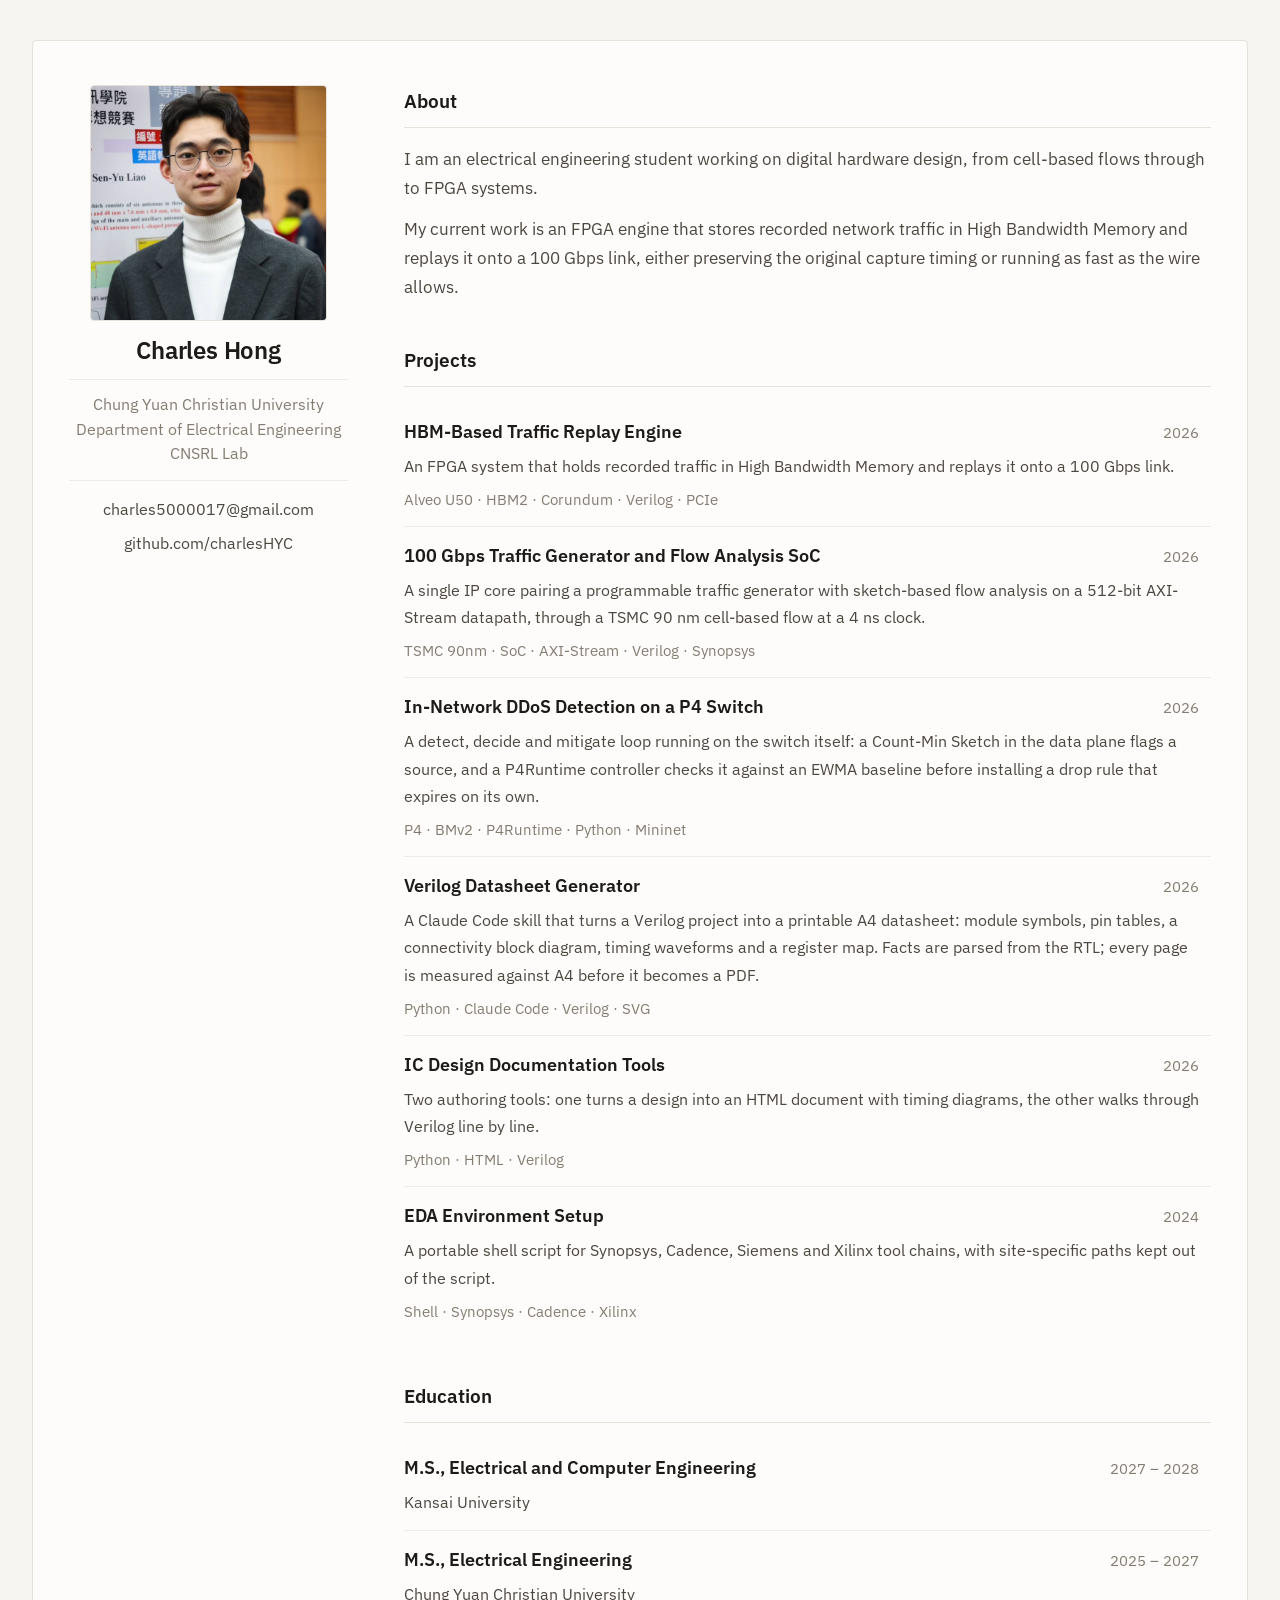
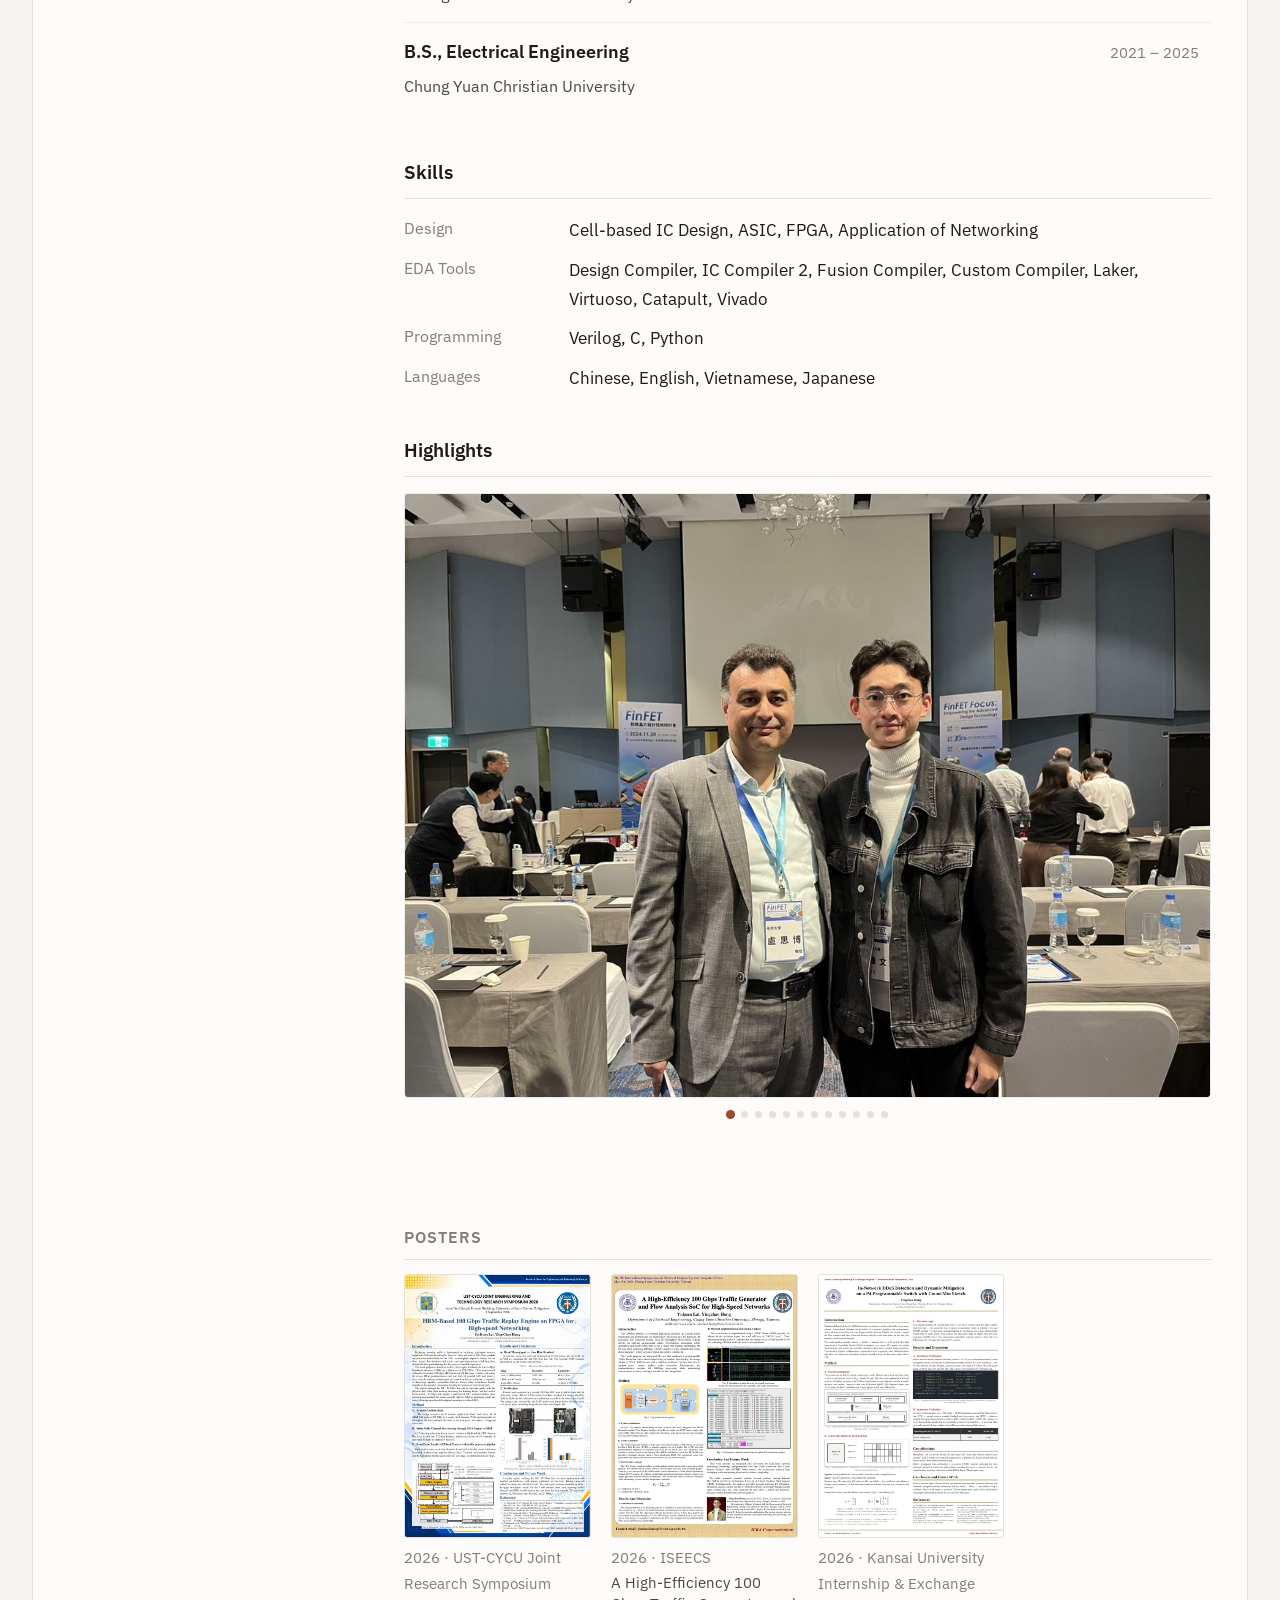
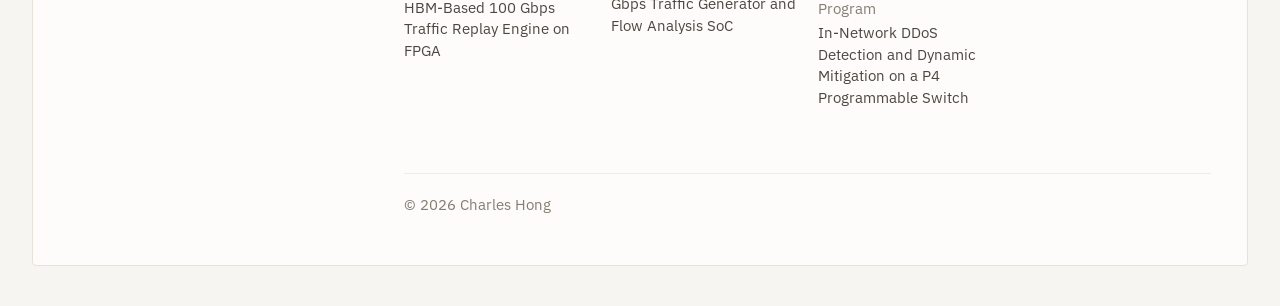
==== commit fa382a48: "Set the documentation tools entry to 2026 Co-Authored-By: Claude Opus 5 <noreply@anthropic.com> Clau" ====
--- a/index.html
+++ b/index.html
@@ -384,7 +384,7 @@
         <a class="entry" href="https://github.com/charlesHYC/skill" target="_blank" rel="noopener">
           <span class="entry-top">
             <span class="entry-name">IC Design Documentation Tools</span>
-            <span class="entry-year">2025</span>
+            <span class="entry-year">2026</span>
           </span>
           <span class="entry-note">Two authoring tools: one turns a design into an HTML document with timing diagrams, the other walks through Verilog line by line.</span>
           <span class="entry-tags">Python · HTML · Verilog</span>
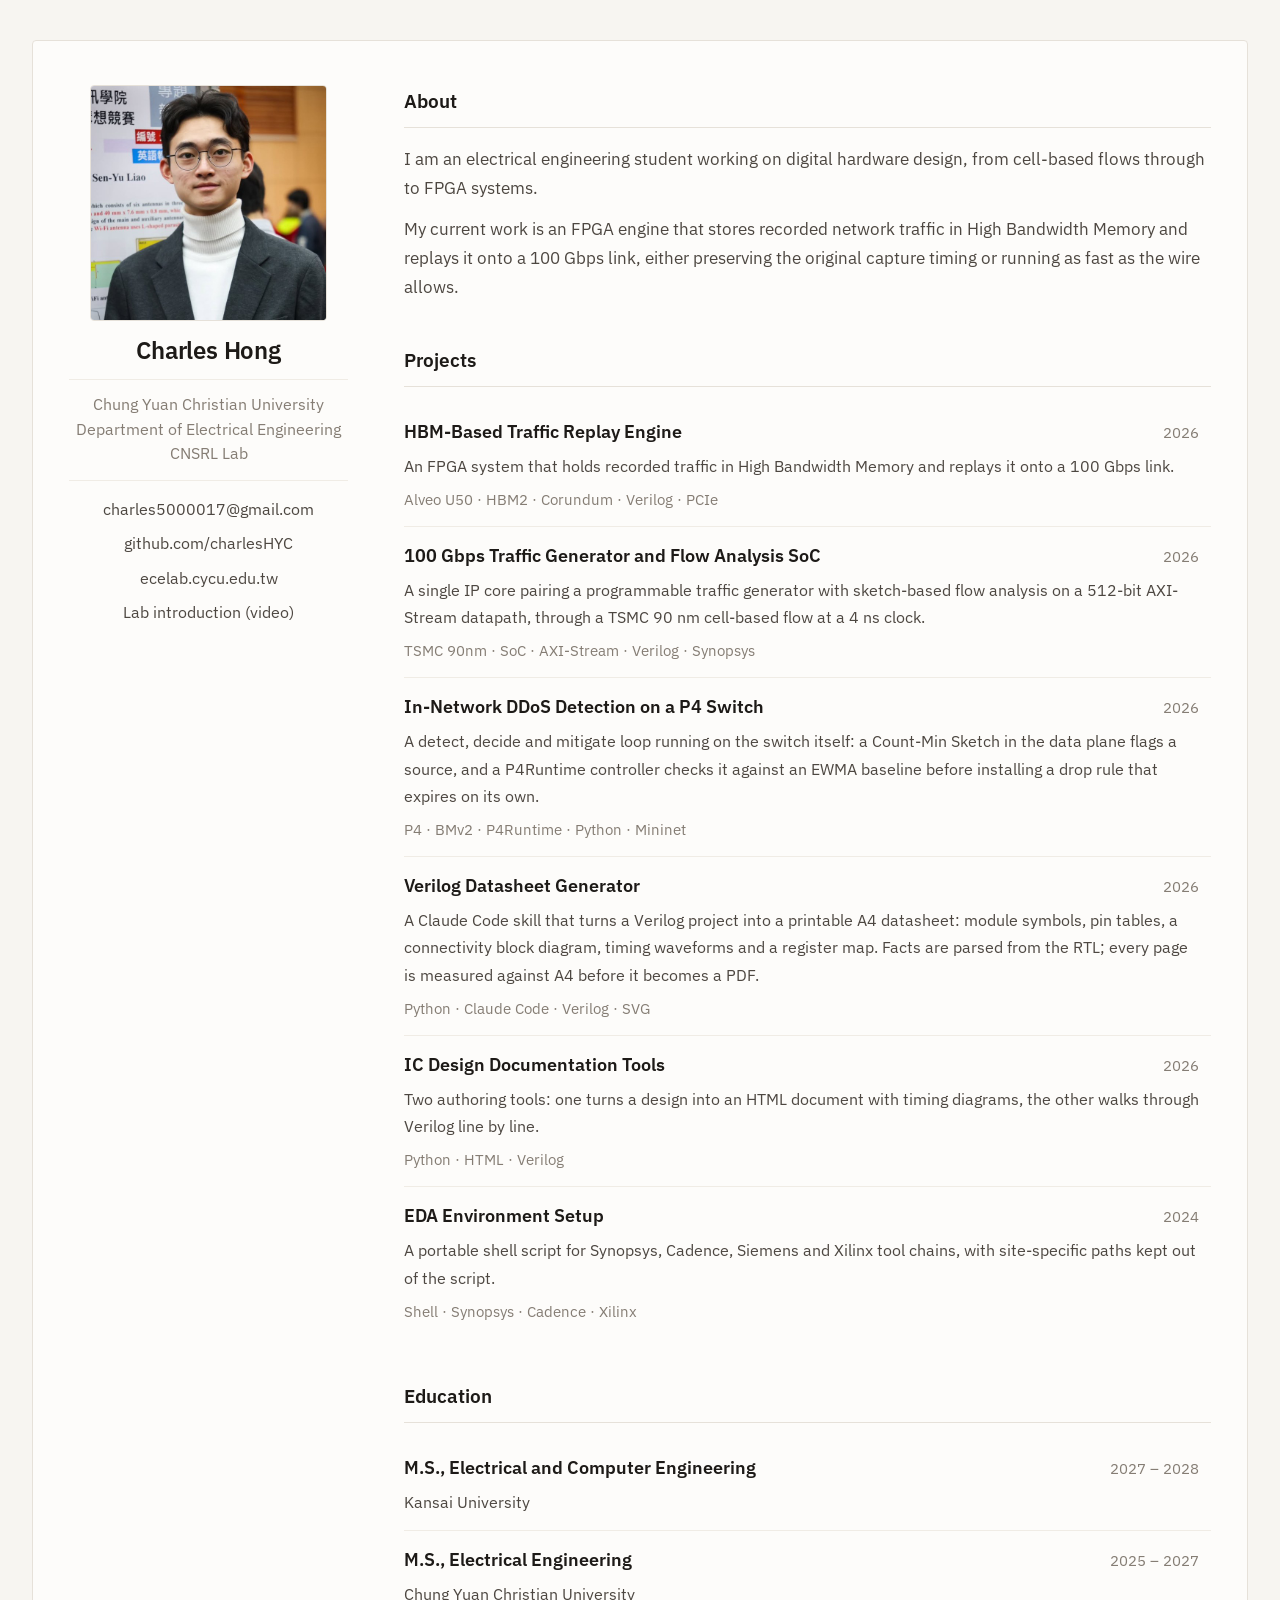
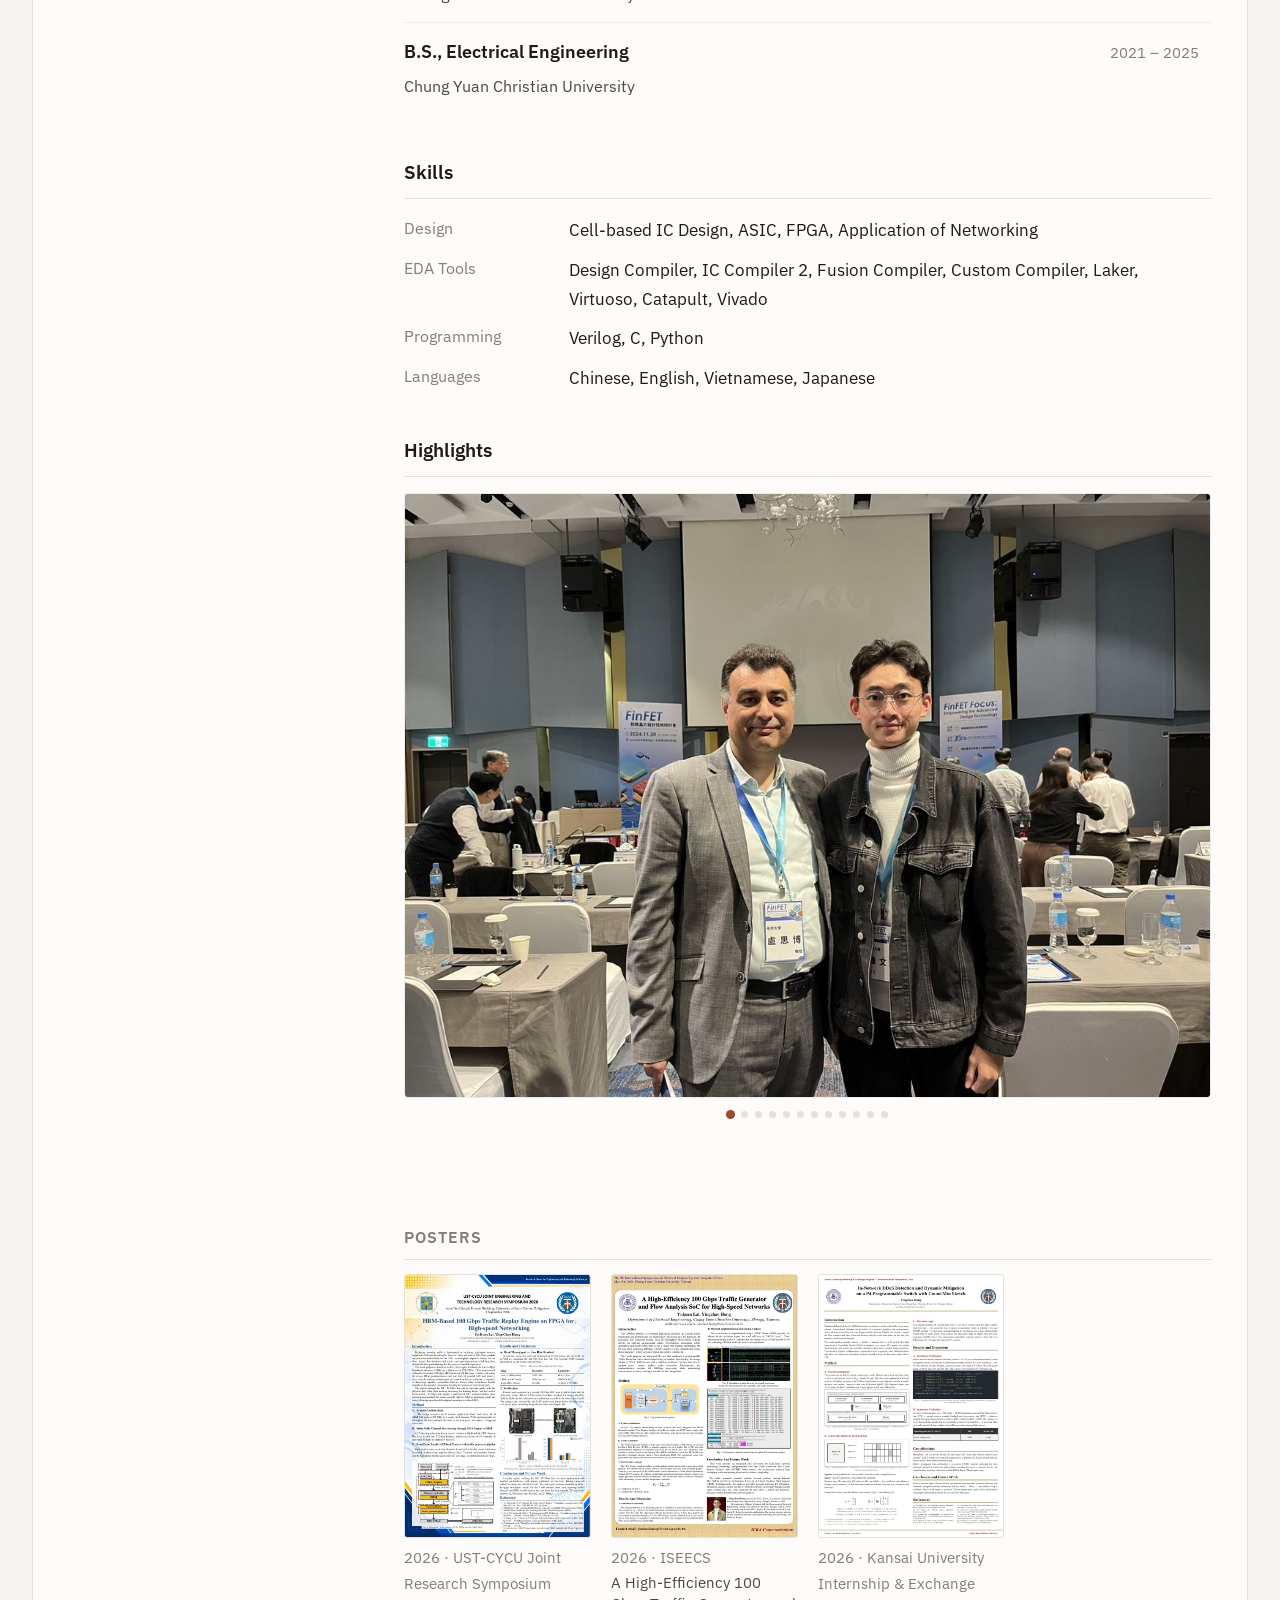
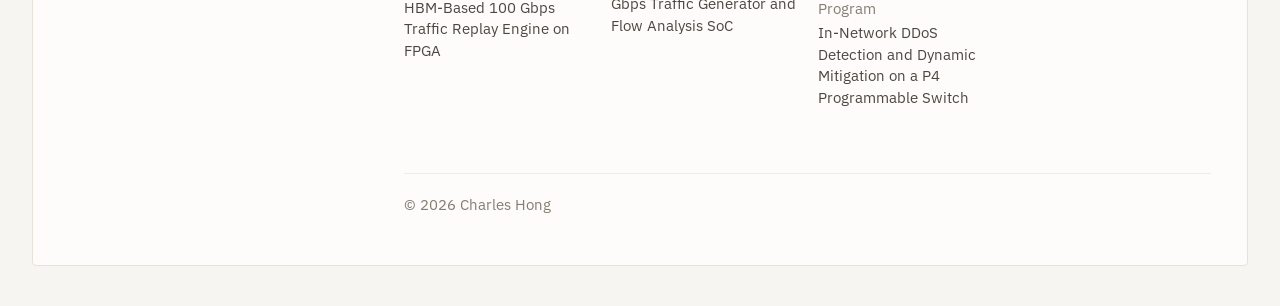
==== commit f7786470: "Add the lab site and its introduction video to the profile Co-Authored-By: Claude Opus 5 <noreply@an" ====
--- a/index.html
+++ b/index.html
@@ -332,6 +332,8 @@
       <ul class="side-links">
         <li><a href="mailto:charles5000017@gmail.com">charles5000017@gmail.com</a></li>
         <li><a href="https://github.com/charlesHYC" target="_blank" rel="noopener">github.com/charlesHYC</a></li>
+        <li><a href="https://ecelab.cycu.edu.tw/" target="_blank" rel="noopener">ecelab.cycu.edu.tw</a></li>
+        <li><a href="https://youtu.be/LCVm5drnpyQ" target="_blank" rel="noopener">Lab introduction (video)</a></li>
       </ul>
     </aside>
 
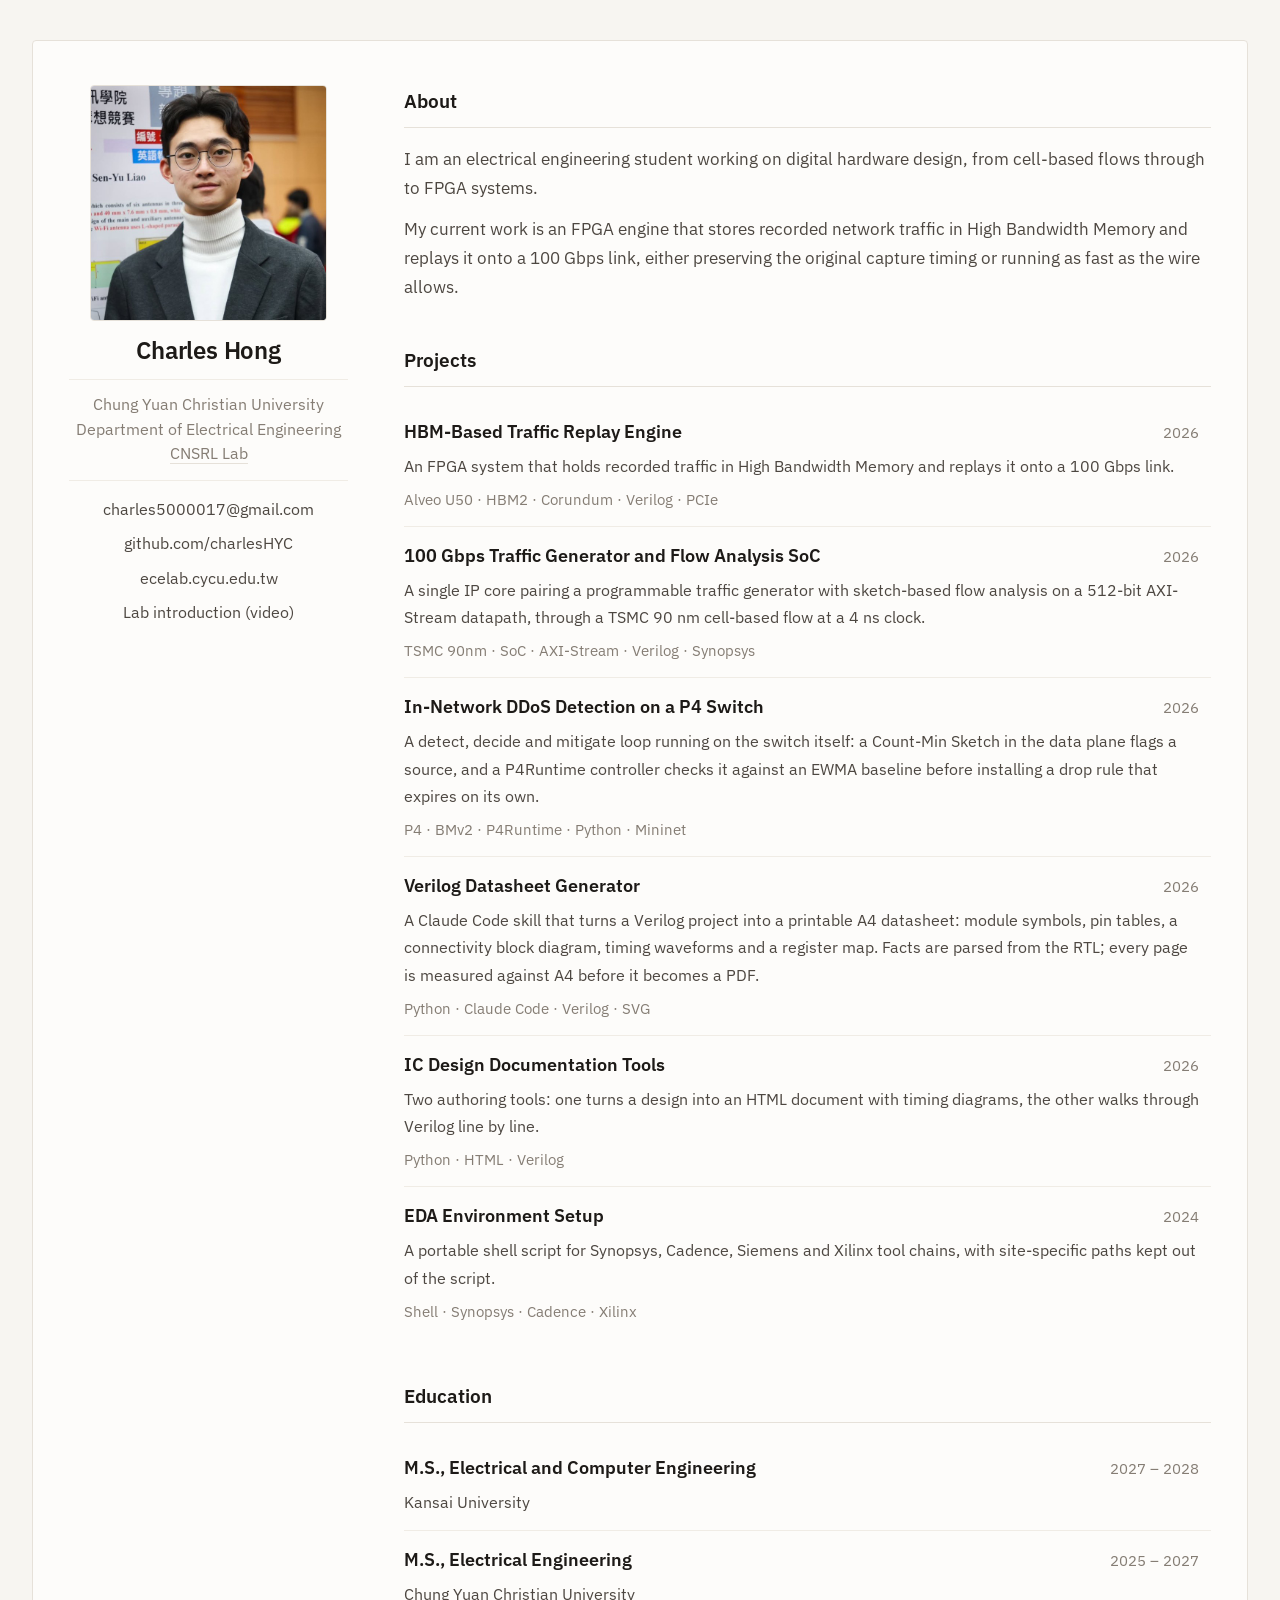
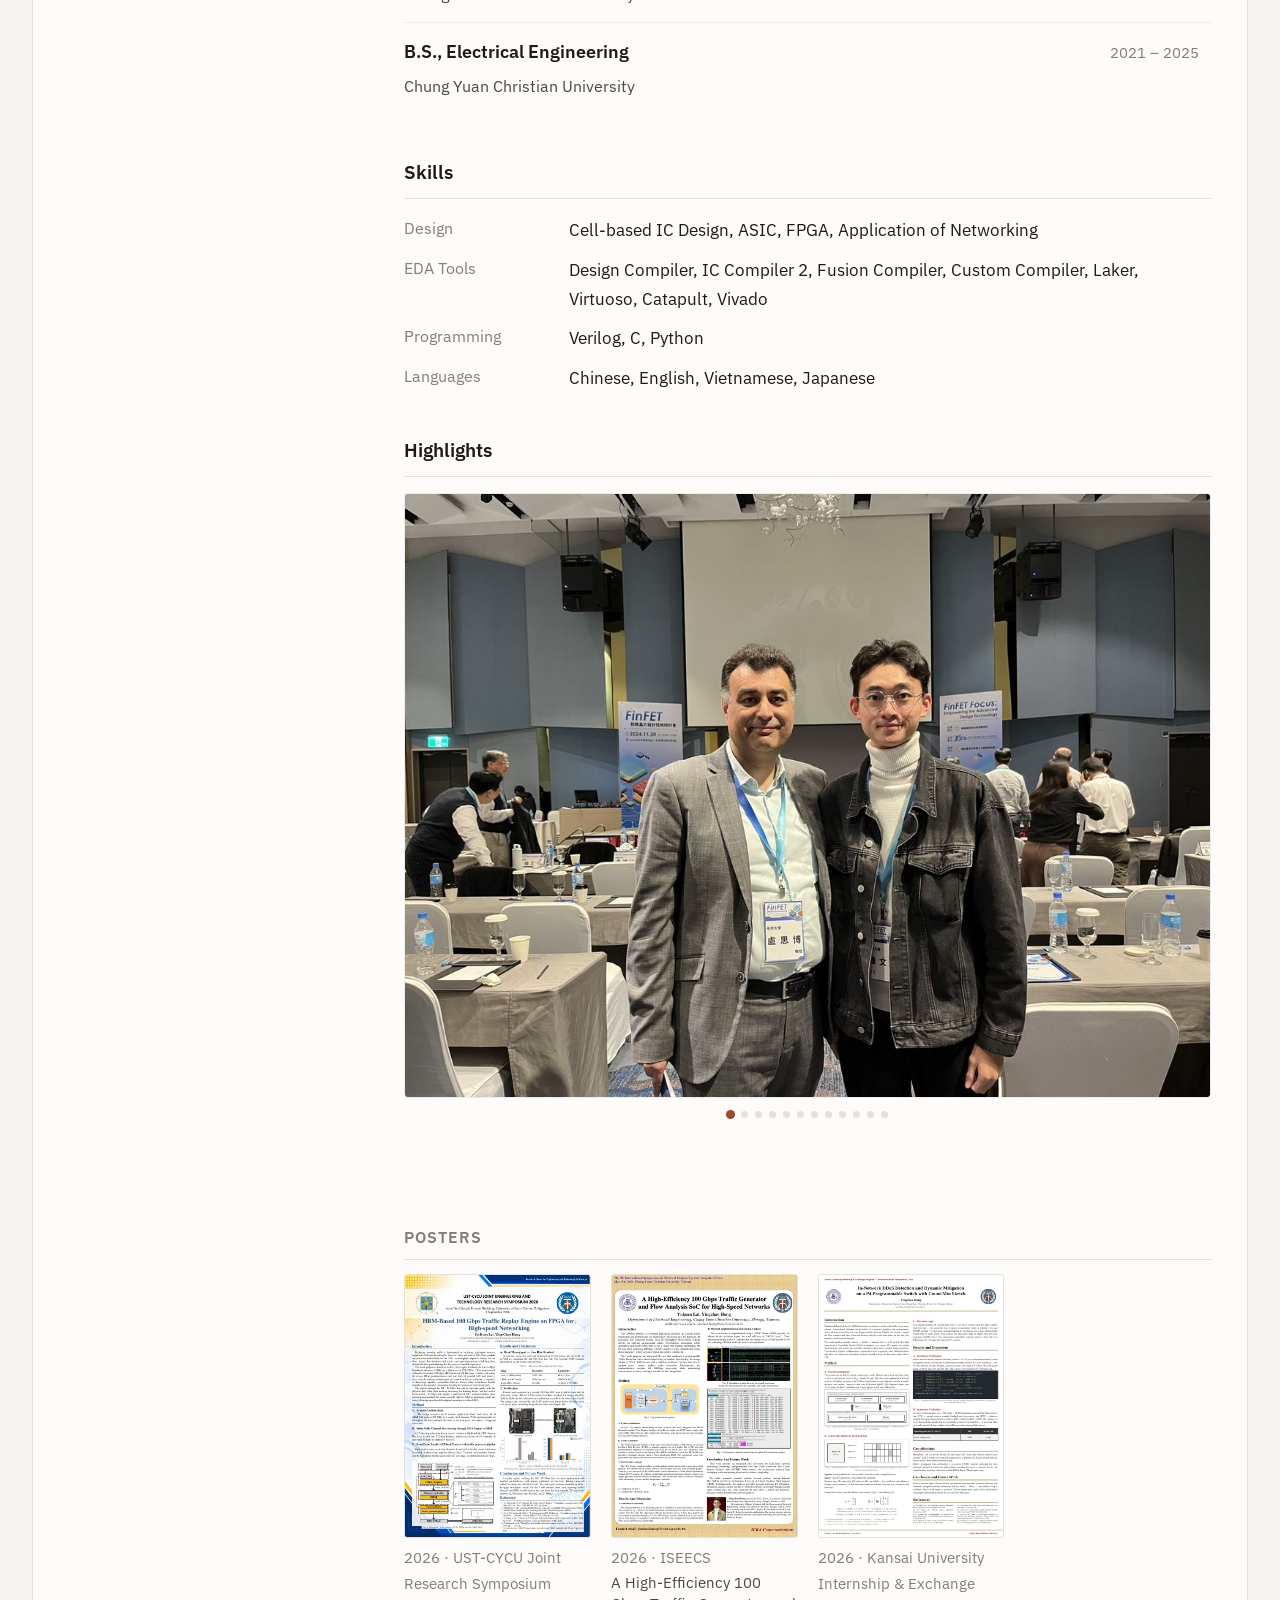
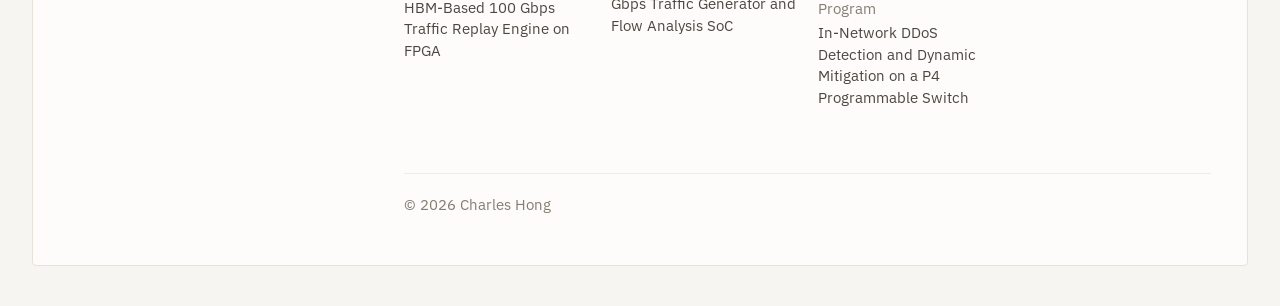
==== commit 8c39d366: "Link the lab name in the affiliation block Co-Authored-By: Claude Opus 5 <noreply@anthropic.com> Cla" ====
--- a/index.html
+++ b/index.html
@@ -101,6 +101,15 @@
       border-top: 1px solid var(--rule-2);
     }
 
+    /* A link inside the grey affiliation block needs a visible affordance, so it
+       carries a hairline underline that picks up the accent on hover. */
+    .affil a {
+      border-bottom: 1px solid var(--rule);
+      transition: color .18s, border-color .18s;
+    }
+
+    .affil a:hover { color: var(--accent); border-bottom-color: var(--accent); }
+
     .side-links {
       list-style: none;
       margin-top: 14px;
@@ -327,7 +336,7 @@
     <aside class="side">
       <img class="avatar" src="images/avatar.jpg" alt="Charles Hong" />
       <h1 class="name">Charles Hong</h1>
-      <p class="affil">Chung Yuan Christian University<br />Department of Electrical Engineering<br />CNSRL Lab</p>
+      <p class="affil">Chung Yuan Christian University<br />Department of Electrical Engineering<br /><a href="https://ecelab.cycu.edu.tw/" target="_blank" rel="noopener">CNSRL Lab</a></p>
 
       <ul class="side-links">
         <li><a href="mailto:charles5000017@gmail.com">charles5000017@gmail.com</a></li>
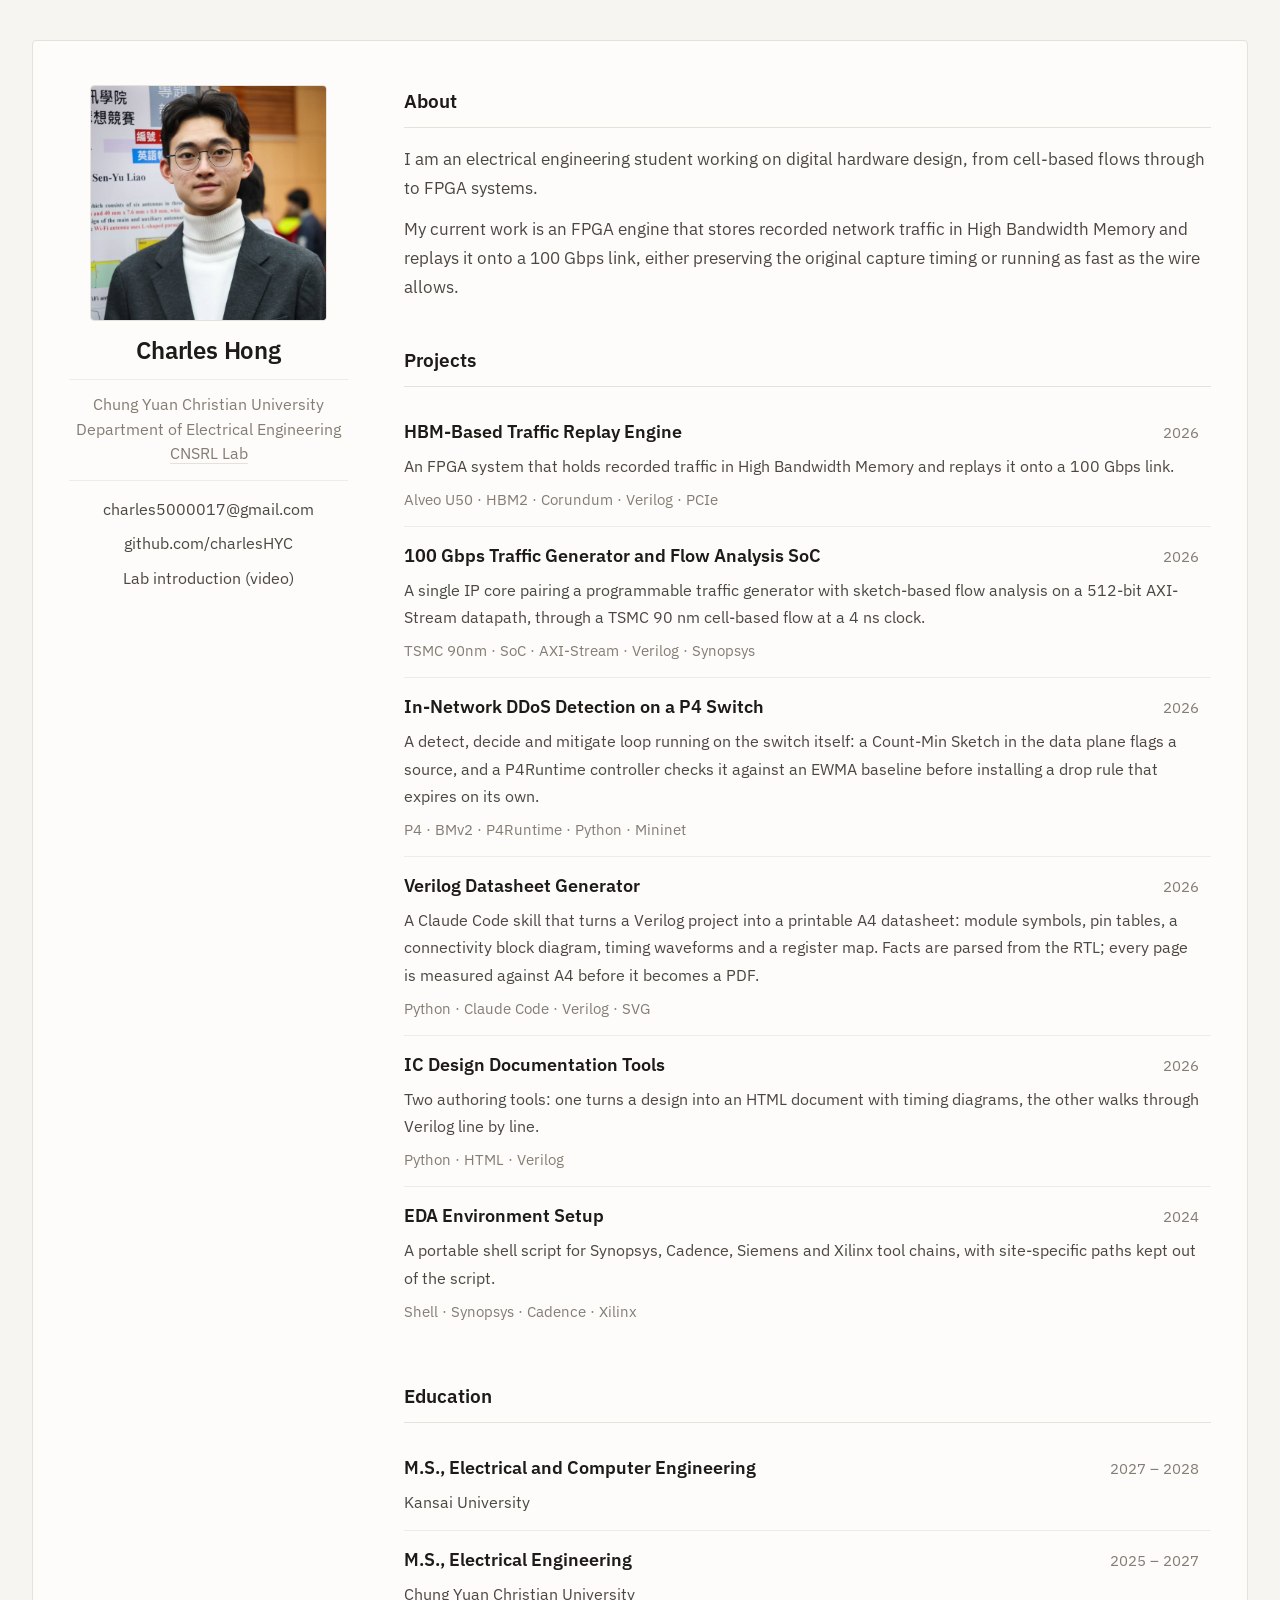
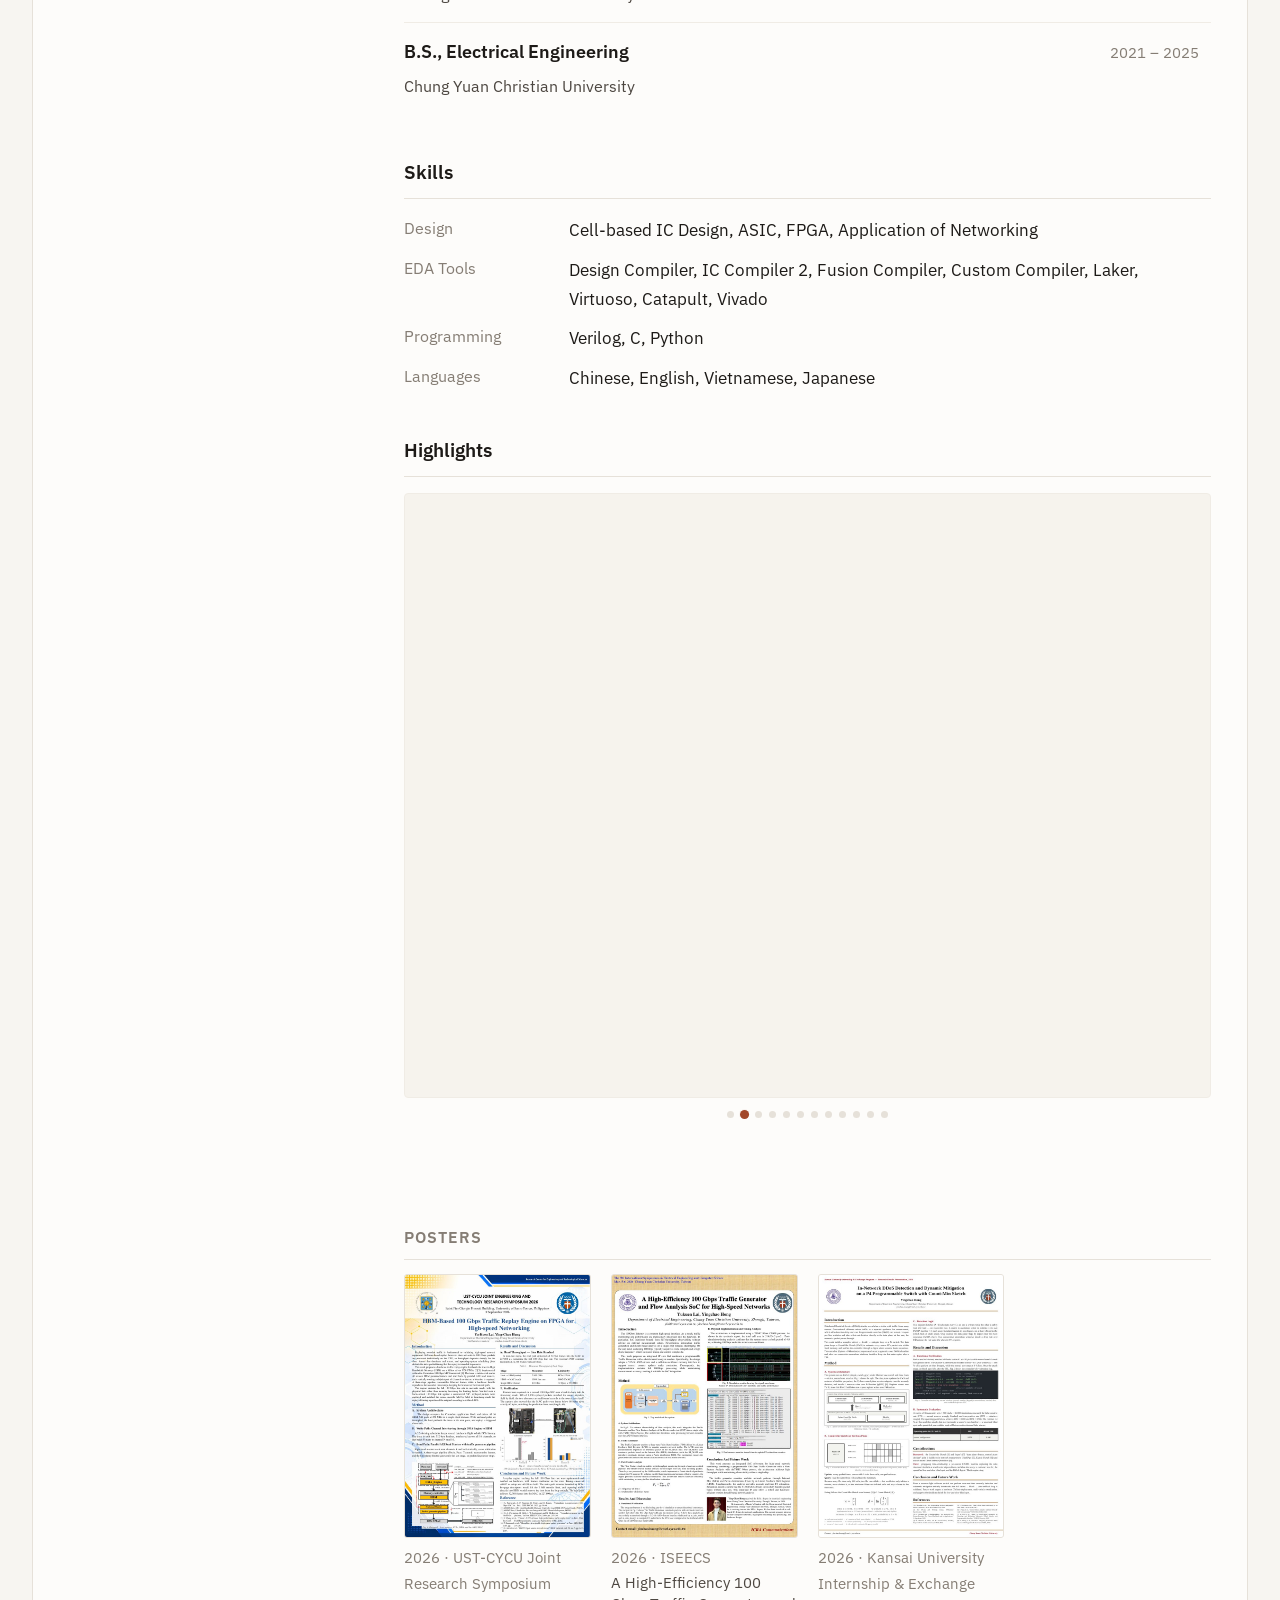
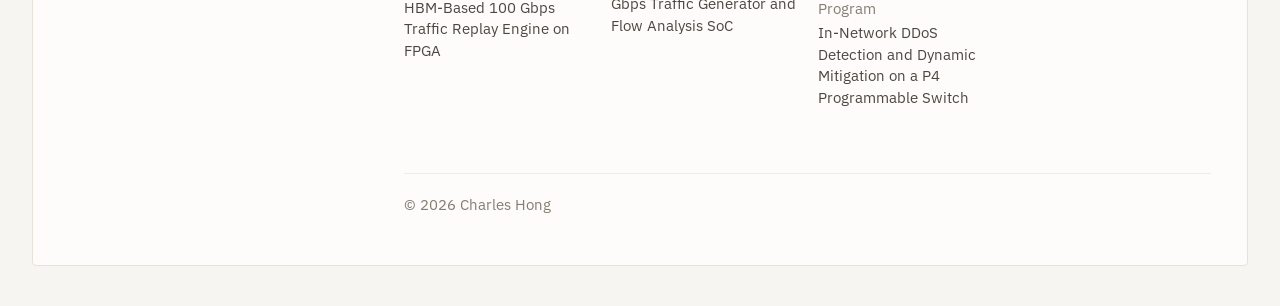
==== commit 9bef5afe: "Drop the duplicate lab link from the contact list The lab name in the affiliation block already carr" ====
--- a/index.html
+++ b/index.html
@@ -341,7 +341,6 @@
       <ul class="side-links">
         <li><a href="mailto:charles5000017@gmail.com">charles5000017@gmail.com</a></li>
         <li><a href="https://github.com/charlesHYC" target="_blank" rel="noopener">github.com/charlesHYC</a></li>
-        <li><a href="https://ecelab.cycu.edu.tw/" target="_blank" rel="noopener">ecelab.cycu.edu.tw</a></li>
         <li><a href="https://youtu.be/LCVm5drnpyQ" target="_blank" rel="noopener">Lab introduction (video)</a></li>
       </ul>
     </aside>
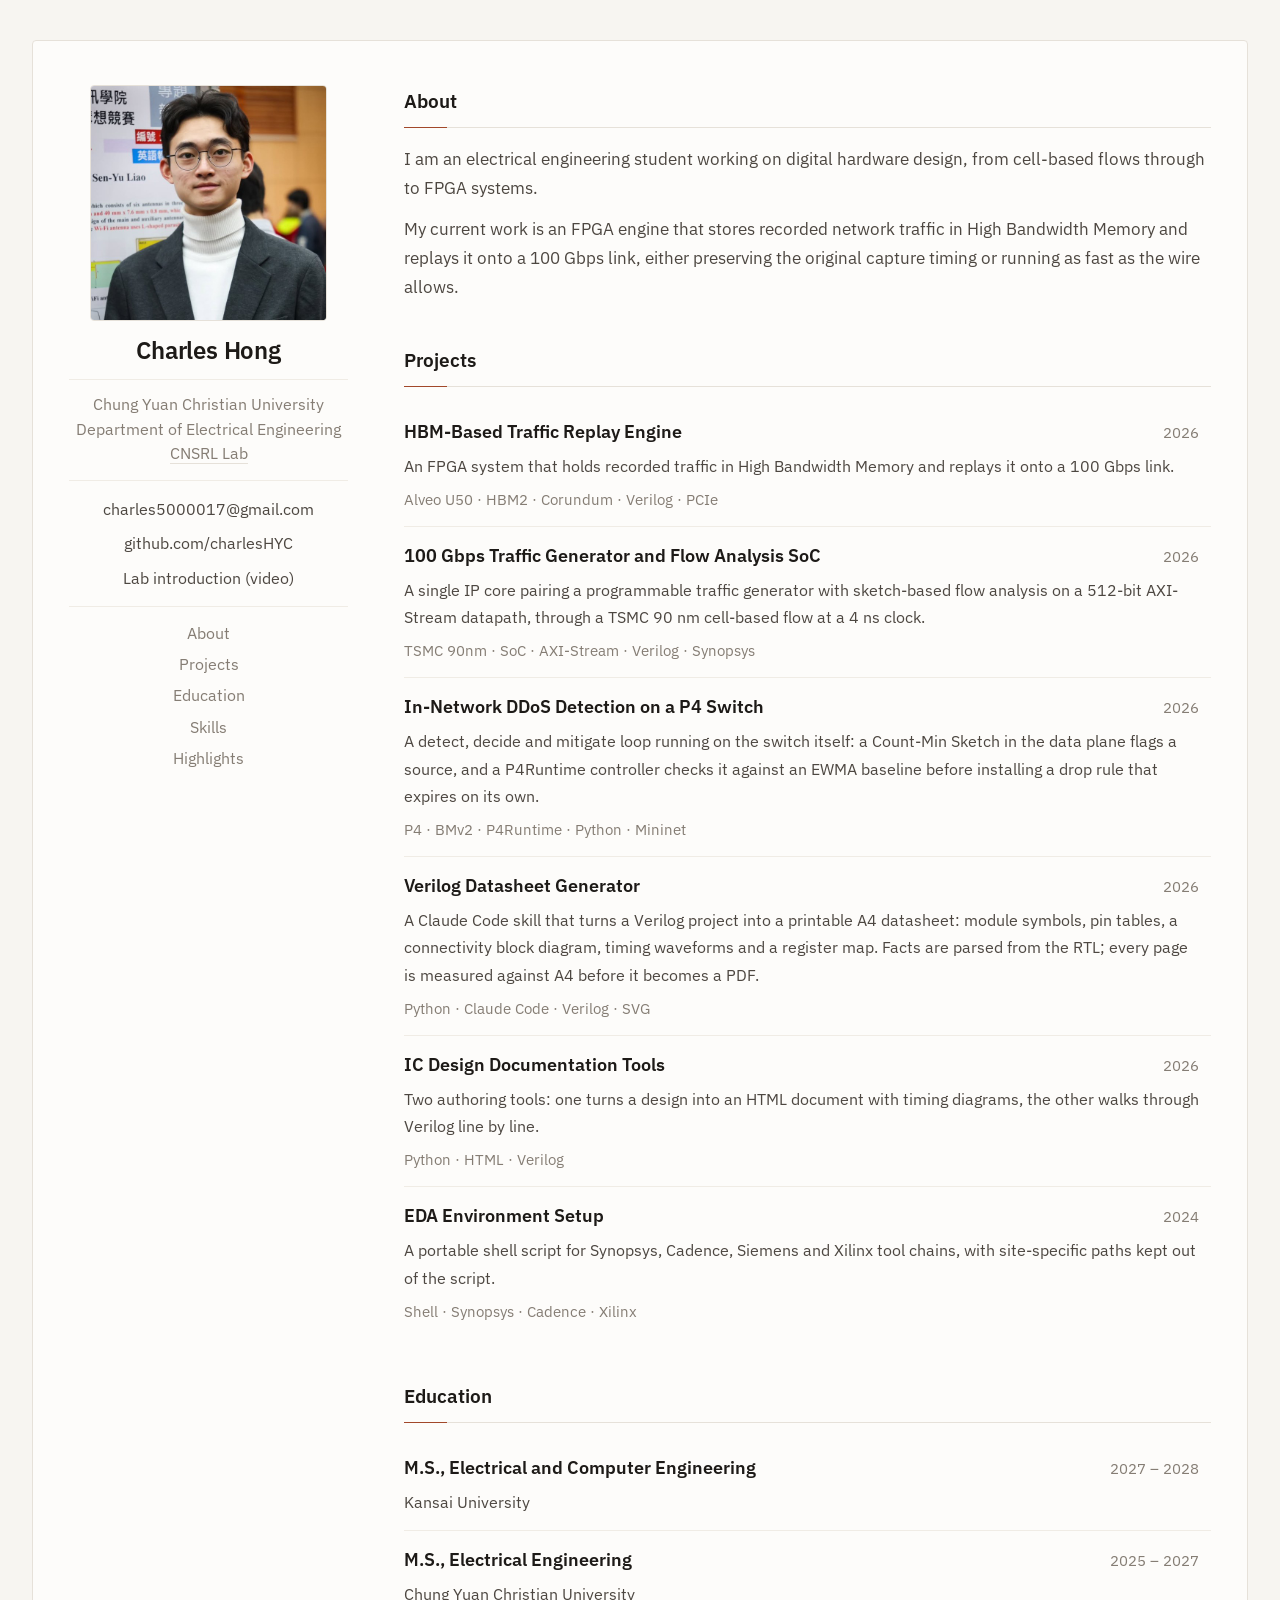
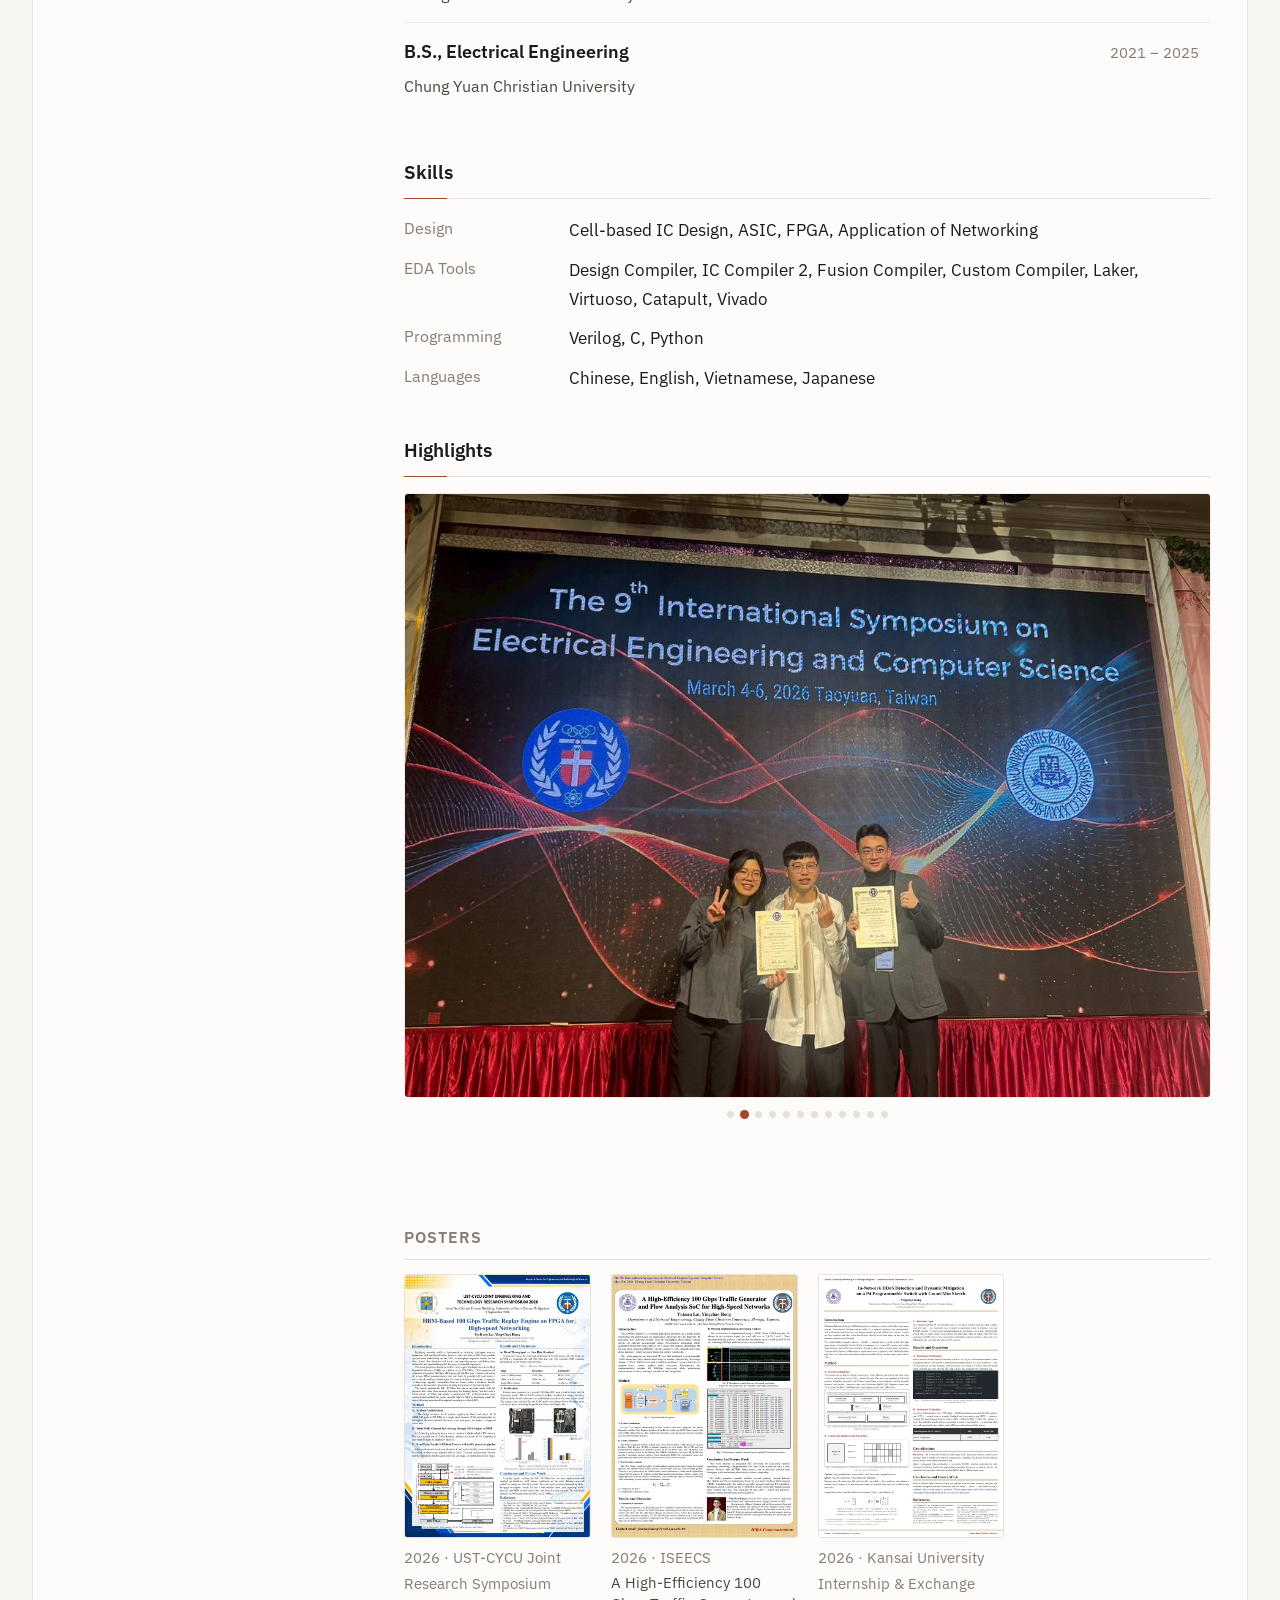
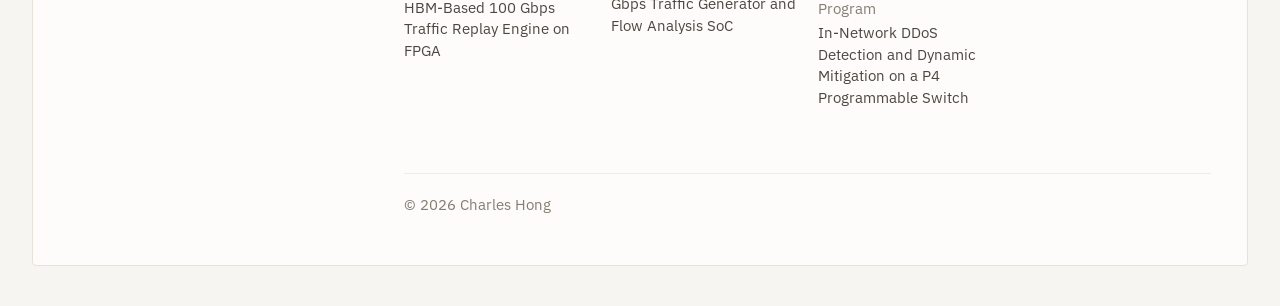
==== commit 60b521fc: "Add a favicon, share card, section nav and accent details Five small things the page was missing:  -" ====
--- a/index.html
+++ b/index.html
@@ -5,6 +5,20 @@
   <meta name="viewport" content="width=device-width, initial-scale=1.0" />
   <meta name="description" content="Charles Hong - electrical engineer working in cell-based IC design, FPGA and high-speed networking." />
   <title>Charles Hong</title>
+  <link rel="icon" href="favicon.svg" type="image/svg+xml" />
+  <link rel="icon" href="favicon-32.png" sizes="32x32" />
+  <link rel="apple-touch-icon" href="apple-touch-icon.png" />
+
+  <!-- Shared links show a card instead of a bare URL. -->
+  <meta property="og:type" content="profile" />
+  <meta property="og:title" content="Charles Hong" />
+  <meta property="og:description" content="Electrical engineering student working on digital hardware design, from cell-based flows through to FPGA systems." />
+  <meta property="og:url" content="https://charleshyc.github.io/my-simple-website/" />
+  <meta property="og:image" content="https://charleshyc.github.io/my-simple-website/images/avatar.jpg" />
+  <meta property="og:image:width" content="640" />
+  <meta property="og:image:height" content="640" />
+  <meta name="twitter:card" content="summary" />
+
   <link rel="preconnect" href="https://fonts.googleapis.com" />
   <link rel="preconnect" href="https://fonts.gstatic.com" crossorigin />
   <link href="https://fonts.googleapis.com/css2?family=IBM+Plex+Sans:wght@400;500;600&display=swap" rel="stylesheet" />
@@ -44,6 +58,7 @@
     }
 
     a { color: inherit; text-decoration: none; }
+    ::selection { background: #ecd9d1; color: var(--ink); }
     img { max-width: 100%; display: block; }
 
     /* ---------- shell: profile column on the left, content on the right ---------- */
@@ -128,15 +143,47 @@
 
     .side-links a:hover { color: var(--accent); border-bottom-color: var(--accent); }
 
+    /* Section jump links. The column is sticky, so these stay reachable at any
+       scroll position. */
+    .side-nav {
+      display: flex;
+      flex-direction: column;
+      gap: 4px;
+      margin-top: 14px;
+      padding-top: 13px;
+      border-top: 1px solid var(--rule-2);
+    }
+
+    .side-nav a {
+      font-size: var(--t-sm);
+      color: var(--ink-3);
+      transition: color .18s;
+    }
+
+    .side-nav a:hover { color: var(--accent); }
+
     /* ---------- content ---------- */
-    .block { margin-bottom: 42px; }
+    .block { margin-bottom: 42px; scroll-margin-top: 32px; }
 
     .block h2 {
+      position: relative;
       font-size: var(--t-h2);
       font-weight: 600;
       padding-bottom: 9px;
       border-bottom: 1px solid var(--rule);
       margin-bottom: 16px;
+    }
+
+    /* The rule under each heading starts in the accent and hands over to the
+       hairline, so the colour appears at rest rather than only on hover. */
+    .block h2::after {
+      content: "";
+      position: absolute;
+      left: 0;
+      bottom: -1px;
+      width: 2.4rem;
+      height: 1px;
+      background: var(--accent);
     }
 
     .block p { color: var(--ink-2); }
@@ -343,16 +390,24 @@
         <li><a href="https://github.com/charlesHYC" target="_blank" rel="noopener">github.com/charlesHYC</a></li>
         <li><a href="https://youtu.be/LCVm5drnpyQ" target="_blank" rel="noopener">Lab introduction (video)</a></li>
       </ul>
+
+      <nav class="side-nav">
+        <a href="#about">About</a>
+        <a href="#projects">Projects</a>
+        <a href="#education">Education</a>
+        <a href="#skills">Skills</a>
+        <a href="#highlights">Highlights</a>
+      </nav>
     </aside>
 
     <main>
-      <section class="block">
+      <section class="block" id="about">
         <h2>About</h2>
         <p>I am an electrical engineering student working on digital hardware design, from cell-based flows through to FPGA systems.</p>
         <p>My current work is an FPGA engine that stores recorded network traffic in High Bandwidth Memory and replays it onto a 100 Gbps link, either preserving the original capture timing or running as fast as the wire allows.</p>
       </section>
 
-      <section class="block">
+      <section class="block" id="projects">
         <h2>Projects</h2>
 
         <a class="entry" href="projects/hbm-replay.html">
@@ -410,7 +465,7 @@
         </a>
       </section>
 
-      <section class="block">
+      <section class="block" id="education">
         <h2>Education</h2>
         <div class="entry">
           <span class="entry-top">
@@ -435,7 +490,7 @@
         </div>
       </section>
 
-      <section class="block">
+      <section class="block" id="skills">
         <h2>Skills</h2>
         <dl class="rows">
           <div class="row">
@@ -457,7 +512,7 @@
         </dl>
       </section>
 
-      <section class="block">
+      <section class="block" id="highlights">
         <h2>Highlights</h2>
         <div class="stage" id="stage">
           <img id="slideA" alt="Highlight" />
